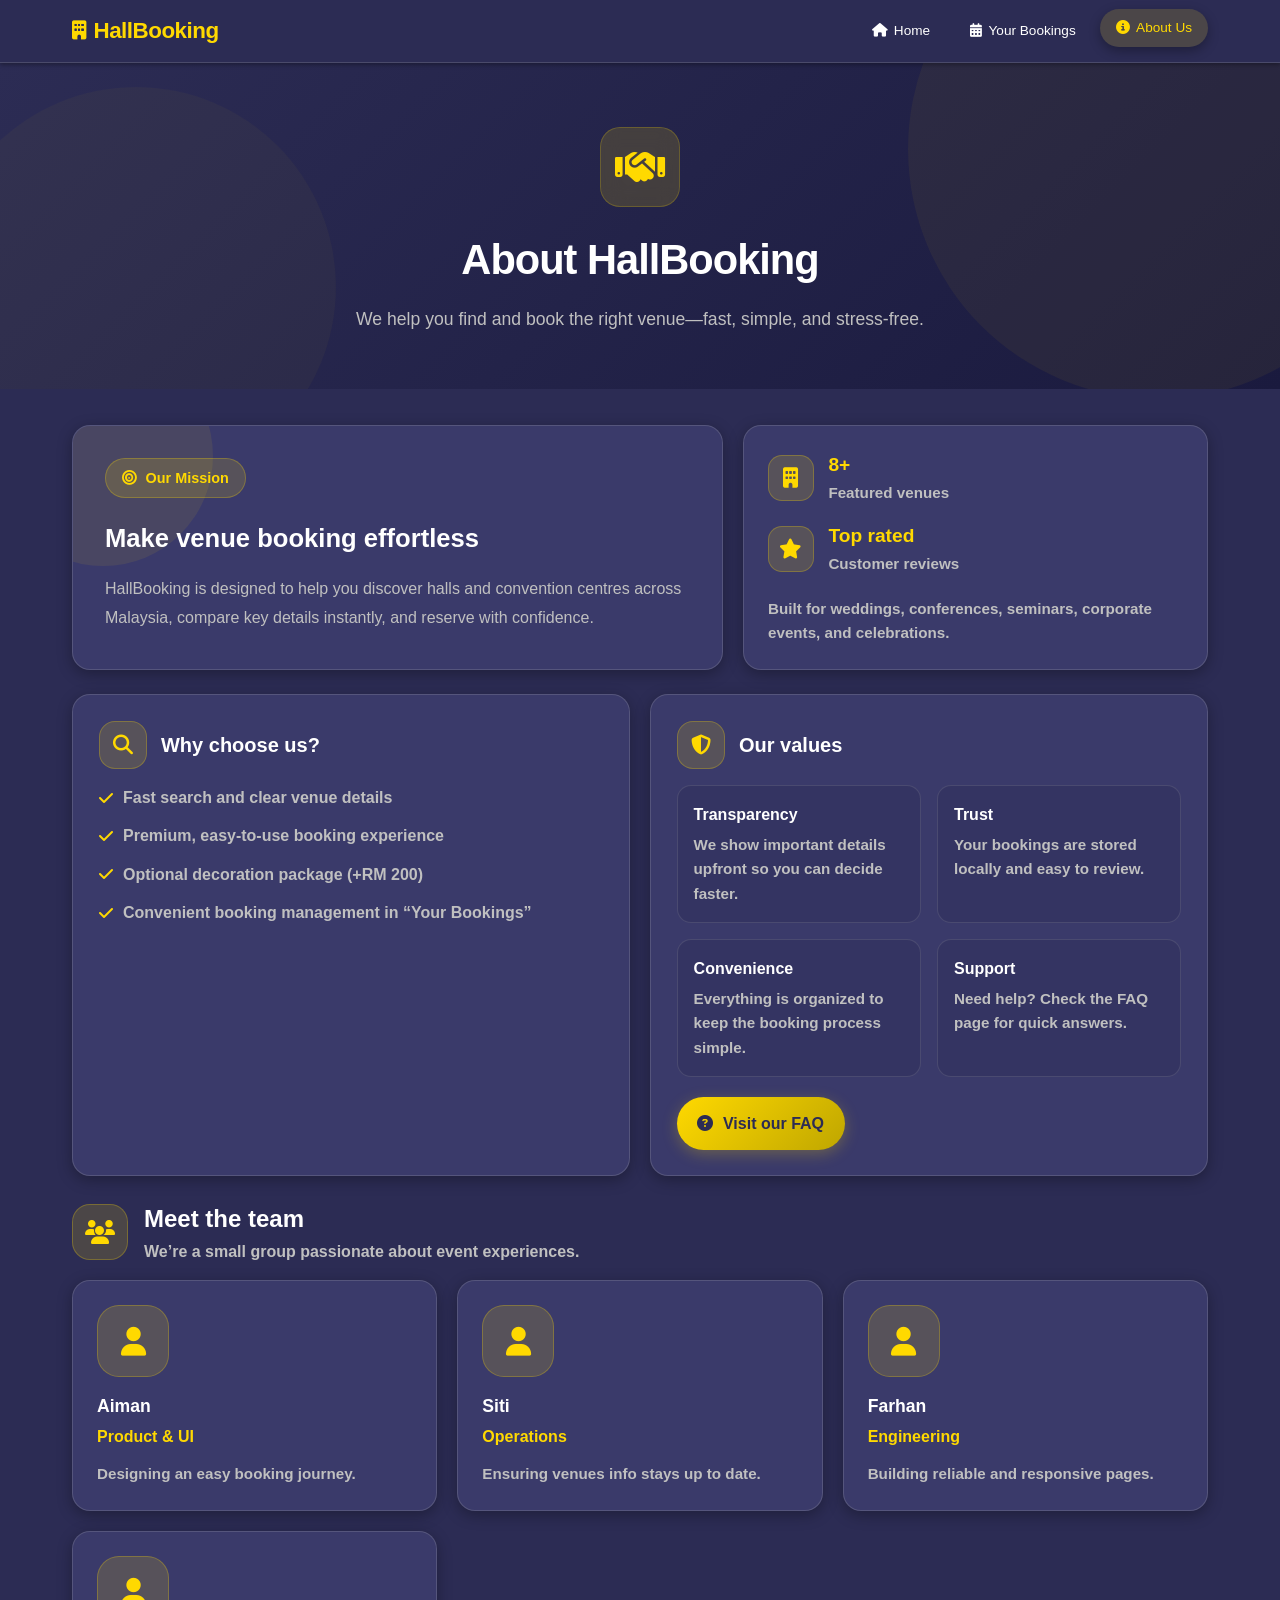
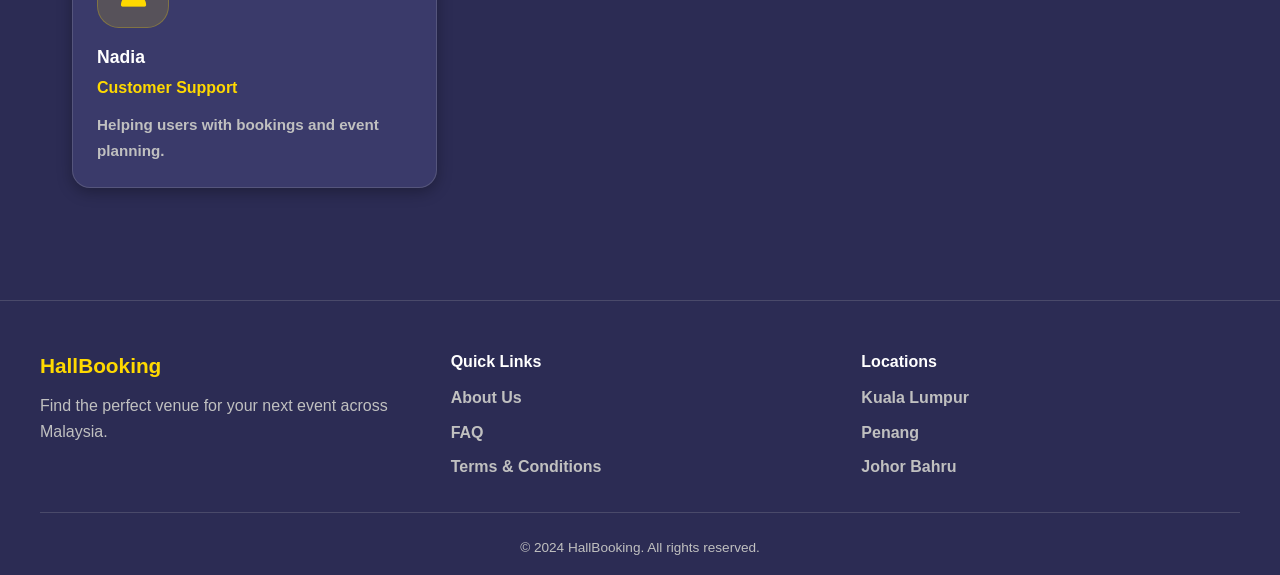
==== hall-booking-system/about.html @ 86d98cd2 "Update hall booking system" ====
<!DOCTYPE html>
<html lang="en">
<head>
    <meta charset="UTF-8">
    <meta name="viewport" content="width=device-width, initial-scale=1.0">
    <title>About Us - HallBooking</title>

    <link rel="stylesheet" href="about.css">
    <link rel="stylesheet" href="https://cdnjs.cloudflare.com/ajax/libs/font-awesome/6.4.2/css/all.min.css">
</head>
<body>

    <!-- Navbar -->
    <nav class="navbar">
        <div class="nav-container">
            <div class="logo">
                <i class="fas fa-building"></i>
                <span>HallBooking</span>
            </div>
            <ul class="nav-links">
                <li><a href="homepage.html"><i class="fas fa-home"></i> Home</a></li>
                <li><a href="history.html"><i class="fas fa-calendar-alt"></i> Your Bookings</a></li>
                <li><a href="about.html" class="active"><i class="fas fa-info-circle"></i> About Us</a></li>
            </ul>
        </div>
    </nav>

    <!-- Page Header -->
    <header class="page-header">
        <div class="header-container">
            <div class="header-icon">
                <i class="fas fa-handshake"></i>
            </div>
            <h1>About HallBooking</h1>
            <p>We help you find and book the right venue—fast, simple, and stress-free.</p>
        </div>
    </header>

    <!-- About Content -->
    <main class="about-container">

        <section class="about-hero">
            <div class="about-mission-card">
                <div class="mission-top">
                    <div class="mission-badge">
                        <i class="fas fa-bullseye"></i>
                        Our Mission
                    </div>
                </div>
                <h2>Make venue booking effortless</h2>
                <p>
                    HallBooking is designed to help you discover halls and convention centres across Malaysia,
                    compare key details instantly, and reserve with confidence.
                </p>
            </div>

            <div class="about-stats-card">
                <div class="stat-row">
                    <div class="stat-item">
                        <div class="stat-icon"><i class="fas fa-building"></i></div>
                        <div class="stat-text">
                            <div class="stat-number">8+</div>
                            <div class="stat-label">Featured venues</div>
                        </div>
                    </div>
                    <div class="stat-item">
                        <div class="stat-icon"><i class="fas fa-star"></i></div>
                        <div class="stat-text">
                            <div class="stat-number">Top rated</div>
                            <div class="stat-label">Customer reviews</div>
                        </div>
                    </div>
                </div>
                <div class="stat-note">
                    Built for weddings, conferences, seminars, corporate events, and celebrations.
                </div>
            </div>
        </section>

        <section class="about-sections">
            <div class="section-card">
                <div class="section-header-row">
                    <div class="section-icon">
                        <i class="fas fa-magnifying-glass"></i>
                    </div>
                    <h2>Why choose us?</h2>
                </div>
                <ul class="feature-list">
                    <li><i class="fas fa-check"></i> Fast search and clear venue details</li>
                    <li><i class="fas fa-check"></i> Premium, easy-to-use booking experience</li>
                    <li><i class="fas fa-check"></i> Optional decoration package (+RM 200)</li>
                    <li><i class="fas fa-check"></i> Convenient booking management in “Your Bookings”</li>
                </ul>
            </div>

            <div class="section-card">
                <div class="section-header-row">
                    <div class="section-icon">
                        <i class="fas fa-shield-alt"></i>
                    </div>
                    <h2>Our values</h2>
                </div>
                <div class="value-grid">
                    <div class="value-item">
                        <div class="value-title">Transparency</div>
                        <div class="value-desc">We show important details upfront so you can decide faster.</div>
                    </div>
                    <div class="value-item">
                        <div class="value-title">Trust</div>
                        <div class="value-desc">Your bookings are stored locally and easy to review.</div>
                    </div>
                    <div class="value-item">
                        <div class="value-title">Convenience</div>
                        <div class="value-desc">Everything is organized to keep the booking process simple.</div>
                    </div>
                    <div class="value-item">
                        <div class="value-title">Support</div>
                        <div class="value-desc">Need help? Check the FAQ page for quick answers.</div>
                    </div>
                </div>
                <a class="cta-link" href="faq.html">
                    <i class="fas fa-circle-question"></i>
                    Visit our FAQ
                </a>
            </div>
        </section>

        <section class="team-section">
            <div class="team-header">
                <div class="team-icon">
                    <i class="fas fa-users"></i>
                </div>
                <div>
                    <h2>Meet the team</h2>
                    <p>We’re a small group passionate about event experiences.</p>
                </div>
            </div>

            <div class="team-grid">
                <div class="person-card">
                    <div class="person-avatar"><i class="fas fa-user"></i></div>
                    <div class="person-name">Aiman</div>
                    <div class="person-role">Product & UI</div>
                    <div class="person-desc">Designing an easy booking journey.</div>
                </div>
                <div class="person-card">
                    <div class="person-avatar"><i class="fas fa-user"></i></div>
                    <div class="person-name">Siti</div>
                    <div class="person-role">Operations</div>
                    <div class="person-desc">Ensuring venues info stays up to date.</div>
                </div>
                <div class="person-card">
                    <div class="person-avatar"><i class="fas fa-user"></i></div>
                    <div class="person-name">Farhan</div>
                    <div class="person-role">Engineering</div>
                    <div class="person-desc">Building reliable and responsive pages.</div>
                </div>

                <div class="person-card">
                    <div class="person-avatar"><i class="fas fa-user"></i></div>
                    <div class="person-name">Nadia</div>
                    <div class="person-role">Customer Support</div>
                    <div class="person-desc">Helping users with bookings and event planning.</div>
                </div>

            </div>
        </section>

    </main>

    <!-- Footer -->
    <footer class="footer">
        <div class="footer-content">
            <div class="footer-section">
                <h3>HallBooking</h3>
                <p>Find the perfect venue for your next event across Malaysia.</p>
            </div>
            <div class="footer-section">
                <h4>Quick Links</h4>
                <ul>
                    <li><a href="about.html">About Us</a></li>
                    <li><a href="faq.html">FAQ</a></li>
                    <li><a href="#">Terms &amp; Conditions</a></li>
                </ul>
            </div>
            <div class="footer-section">
                <h4>Locations</h4>
                <ul>
                    <li><a href="#">Kuala Lumpur</a></li>
                    <li><a href="#">Penang</a></li>
                    <li><a href="#">Johor Bahru</a></li>
                </ul>
            </div>
        </div>
        <div class="footer-bottom">
            <p>&copy; 2024 HallBooking. All rights reserved.</p>
        </div>
    </footer>

</body>
</html>
---- hall-booking-system/about.css ----
/* ============================================
   ABOUT US PAGE - Premium Navy/Gold/Silver theme
   ============================================ */

* {
    margin: 0;
    padding: 0;
    box-sizing: border-box;
    font-family: 'Segoe UI', Tahoma, Geneva, Verdana, sans-serif;
}

body {
    background-color: #2C2C54;
    color: #ffffff;
    line-height: 1.6;
}

/* Navbar */
.navbar {
    background-color: #2C2C54;
    padding: 0;
    position: sticky;
    top: 0;
    z-index: 1000;
    box-shadow: 0 2px 4px rgba(0,0,0,0.3);
    border-bottom: 1px solid rgba(192,192,192,0.2);
}

.nav-container {
    max-width: 1200px;
    margin: 0 auto;
    display: flex;
    justify-content: space-between;
    align-items: center;
    padding: 0.75rem 2rem;
}

.logo {
    color: #FFD900;
    font-size: 1.4rem;
    font-weight: 800;
    letter-spacing: -0.5px;
    display: flex;
    align-items: center;
    gap: 0.5rem;
}

.logo i {
    font-size: 1.2rem;
}

.nav-links {
    display: flex;
    list-style: none;
    gap: 0.5rem;
}

.nav-links a {
    color: #ffffff;
    text-decoration: none;
    font-size: 0.85rem;
    font-weight: 500;
    padding: 0.5rem 1rem;
    border-radius: 20px;
    transition: all 0.3s ease;
    display: flex;
    align-items: center;
    gap: 0.4rem;
}

.nav-links a:hover,
.nav-links a.active {
    background-color: rgba(255,217,0,0.15);
    color: #FFD900;
    transform: translateY(-3px);
    box-shadow: 0 4px 12px rgba(0,0,0,0.3);
}

/* Header */
.page-header {
    background: linear-gradient(135deg, #2C2C54 0%, #1A1A3E 100%);
    padding: 4rem 2rem 3.5rem;
    position: relative;
    overflow: hidden;
}

.page-header::before {
    content: '';
    position: absolute;
    top: -50%;
    right: -10%;
    width: 500px;
    height: 500px;
    background: rgba(255,217,0,0.05);
    border-radius: 50%;
}

.page-header::after {
    content: '';
    position: absolute;
    bottom: -30%;
    left: -5%;
    width: 400px;
    height: 400px;
    background: rgba(255,217,0,0.03);
    border-radius: 50%;
}

.header-container {
    max-width: 1200px;
    margin: 0 auto;
    position: relative;
    z-index: 1;
    text-align: center;
}

.header-icon {
    width: 80px;
    height: 80px;
    background: rgba(255,217,0,0.15);
    border-radius: 20px;
    display: flex;
    align-items: center;
    justify-content: center;
    margin: 0 auto 1.25rem;
    border: 1px solid rgba(255,217,0,0.2);
    backdrop-filter: blur(10px);
}

.header-icon i {
    font-size: 2.5rem;
    color: #FFD900;
}

.page-header h1 {
    font-size: 2.6rem;
    font-weight: 900;
    margin-bottom: 0.75rem;
    letter-spacing: -1px;
    position: relative;
    z-index: 1;
}

.page-header p {
    color: #C0C0C0;
    font-size: 1.1rem;
    max-width: 650px;
    margin: 0 auto;
    position: relative;
    z-index: 1;
}

/* About layout */
.about-container {
    max-width: 1200px;
    margin: 0 auto;
    padding: 2.25rem 2rem 3rem;
}

.about-hero {
    display: grid;
    grid-template-columns: 1.4fr 1fr;
    gap: 1.25rem;
    margin-bottom: 1.5rem;
}

.about-mission-card {
    background: #3A3A6A;
    border: 1px solid rgba(192,192,192,0.2);
    border-radius: 18px;
    padding: 2rem;
    box-shadow: 0 4px 15px rgba(0,0,0,0.3);
    position: relative;
    overflow: hidden;
}

.about-mission-card::before {
    content: '';
    position: absolute;
    top: -80px;
    left: -80px;
    width: 220px;
    height: 220px;
    background: rgba(255,217,0,0.08);
    border-radius: 50%;
}

.mission-top {
    position: relative;
    z-index: 1;
}

.mission-badge {
    display: inline-flex;
    align-items: center;
    gap: 0.6rem;
    padding: 0.45rem 1rem;
    border-radius: 50px;
    background: rgba(255,217,0,0.15);
    color: #FFD900;
    border: 1px solid rgba(255,217,0,0.25);
    font-weight: 800;
    font-size: 0.9rem;
}

.about-mission-card h2 {
    position: relative;
    z-index: 1;
    margin-top: 1.25rem;
    font-size: 1.6rem;
    font-weight: 900;
}

.about-mission-card p {
    position: relative;
    z-index: 1;
    margin-top: 1rem;
    color: #C0C0C0;
    font-size: 1rem;
    line-height: 1.8;
}

.about-stats-card {
    background: #3A3A6A;
    border: 1px solid rgba(192,192,192,0.2);
    border-radius: 18px;
    padding: 1.5rem;
    box-shadow: 0 4px 15px rgba(0,0,0,0.3);
}

.stat-row {
    display: flex;
    flex-direction: column;
    gap: 1rem;
}

.stat-item {
    display: flex;
    align-items: center;
    gap: 0.9rem;
}

.stat-icon {
    width: 46px;
    height: 46px;
    border-radius: 14px;
    background: rgba(255,217,0,0.15);
    border: 1px solid rgba(255,217,0,0.25);
    display: flex;
    align-items: center;
    justify-content: center;
    flex-shrink: 0;
}

.stat-icon i {
    color: #FFD900;
    font-size: 1.25rem;
}

.stat-text {
    display: flex;
    flex-direction: column;
}

.stat-number {
    color: #FFD900;
    font-weight: 900;
    font-size: 1.2rem;
}

.stat-label {
    color: #C0C0C0;
    font-weight: 600;
    font-size: 0.95rem;
}

.stat-note {
    margin-top: 1.25rem;
    color: #C0C0C0;
    font-weight: 600;
    font-size: 0.95rem;
}

/* sections */
.about-sections {
    display: grid;
    grid-template-columns: 1fr 1fr;
    gap: 1.25rem;
    margin-bottom: 1.5rem;
}

.section-card {
    background: #3A3A6A;
    border: 1px solid rgba(192,192,192,0.2);
    border-radius: 18px;
    padding: 1.6rem;
    box-shadow: 0 4px 15px rgba(0,0,0,0.3);
}

.section-header-row {
    display: flex;
    align-items: center;
    gap: 0.9rem;
    margin-bottom: 1rem;
}

.section-icon {
    width: 48px;
    height: 48px;
    border-radius: 16px;
    background: rgba(255,217,0,0.15);
    border: 1px solid rgba(255,217,0,0.25);
    display: flex;
    align-items: center;
    justify-content: center;
    flex-shrink: 0;
}

.section-icon i {
    color: #FFD900;
    font-size: 1.25rem;
}

.section-card h2 {
    font-weight: 900;
    font-size: 1.25rem;
}

.feature-list {
    list-style: none;
    display: flex;
    flex-direction: column;
    gap: 0.8rem;
    margin-top: 0.75rem;
}

.feature-list li {
    display: flex;
    align-items: center;
    gap: 0.65rem;
    color: #C0C0C0;
    font-weight: 600;
}

.feature-list li i {
    color: #FFD900;
}

.value-grid {
    display: grid;
    grid-template-columns: 1fr 1fr;
    gap: 1rem;
    margin-top: 0.75rem;
}

.value-item {
    background: rgba(44,44,84,0.35);
    border: 1px solid rgba(192,192,192,0.15);
    border-radius: 14px;
    padding: 1rem;
}

.value-title {
    color: #ffffff;
    font-weight: 900;
    margin-bottom: 0.35rem;
}

.value-desc {
    color: #C0C0C0;
    font-weight: 600;
    font-size: 0.95rem;
    line-height: 1.6;
}

.cta-link {
    display: inline-flex;
    align-items: center;
    gap: 0.6rem;
    margin-top: 1.25rem;
    padding: 0.85rem 1.3rem;
    border-radius: 50px;
    background: linear-gradient(135deg, #FFD900 0%, #BFA600 100%);
    color: #2C2C54;
    text-decoration: none;
    font-weight: 900;
    box-shadow: 0 4px 15px rgba(255,217,0,0.25);
    width: fit-content;
}

.cta-link:hover {
    transform: translateY(-2px);
    box-shadow: 0 8px 25px rgba(255,217,0,0.35);
}

/* team */
.team-section {
    margin-top: 1.25rem;
}

.team-header {
    display: flex;
    align-items: center;
    gap: 1rem;
    margin-bottom: 1rem;
}

.team-icon {
    width: 56px;
    height: 56px;
    border-radius: 18px;
    background: rgba(255,217,0,0.15);
    border: 1px solid rgba(255,217,0,0.25);
    display: flex;
    align-items: center;
    justify-content: center;
    flex-shrink: 0;
}

.team-icon i {
    color: #FFD900;
    font-size: 1.5rem;
}

.team-header h2 {
    font-size: 1.5rem;
    font-weight: 900;
}

.team-header p {
    color: #C0C0C0;
    font-weight: 600;
}

.team-grid {
    display: grid;
    grid-template-columns: repeat(3, 1fr);
    gap: 1.25rem;
}

.person-card {
    background: #3A3A6A;
    border: 1px solid rgba(192,192,192,0.2);
    border-radius: 18px;
    padding: 1.5rem;
    box-shadow: 0 4px 15px rgba(0,0,0,0.3);
}

.person-avatar {
    width: 72px;
    height: 72px;
    border-radius: 22px;
    background: rgba(255,217,0,0.15);
    border: 1px solid rgba(255,217,0,0.25);
    display: flex;
    align-items: center;
    justify-content: center;
    margin-bottom: 0.9rem;
}

.person-avatar i {
    color: #FFD900;
    font-size: 1.8rem;
}

.person-name {
    font-weight: 900;
    font-size: 1.1rem;
    margin-bottom: 0.25rem;
}

.person-role {
    color: #FFD900;
    font-weight: 900;
    margin-bottom: 0.7rem;
}

.person-desc {
    color: #C0C0C0;
    font-weight: 600;
    line-height: 1.7;
    font-size: 0.95rem;
}

/* Footer */
.footer {
    background: #2C2C54;
    color: #ffffff;
    margin-top: 4rem;
    padding: 3rem 2rem 1rem;
    border-top: 1px solid rgba(192,192,192,0.2);
}

.footer-content {
    max-width: 1200px;
    margin: 0 auto;
    display: grid;
    grid-template-columns: repeat(auto-fit, minmax(200px, 1fr));
    gap: 2rem;
    margin-bottom: 2rem;
}

.footer-section {
    display: flex;
    flex-direction: column;
    gap: 0.65rem;
}

.footer-section h3 {
    color: #FFD900;
    font-size: 1.3rem;
}

.footer-section h4 {
    font-size: 1rem;
    color: #ffffff;
}

.footer-section p {
    color: #C0C0C0;
}

.footer-section ul {
    list-style: none;
    display: flex;
    flex-direction: column;
    gap: 0.55rem;
}

.footer-section ul li a {
    color: #C0C0C0;
    text-decoration: none;
    font-weight: 600;
}

.footer-section ul li a:hover {
    color: #FFD900;
}

.footer-bottom {
    max-width: 1200px;
    margin: 0 auto;
    text-align: center;
    padding-top: 1.5rem;
    border-top: 1px solid rgba(192,192,192,0.2);
    color: #C0C0C0;
    font-size: 0.85rem;
}

/* Responsive */
@media (max-width: 992px) {
    .about-hero {
        grid-template-columns: 1fr;
    }

    .about-sections {
        grid-template-columns: 1fr;
    }

    .team-grid {
        grid-template-columns: 1fr;
    }

    .value-grid {
        grid-template-columns: 1fr;
    }
}

@media (max-width: 768px) {
    .nav-container {
        padding: 0.75rem 1rem;
    }

    .nav-links a {
        padding: 0.45rem 0.7rem;
        font-size: 0.8rem;
    }

    .page-header {
        padding: 3.25rem 1.25rem 3rem;
    }

    .page-header h1 {
        font-size: 2.1rem;
    }

    .about-container {
        padding: 1.75rem 1.25rem 2.5rem;
    }
}
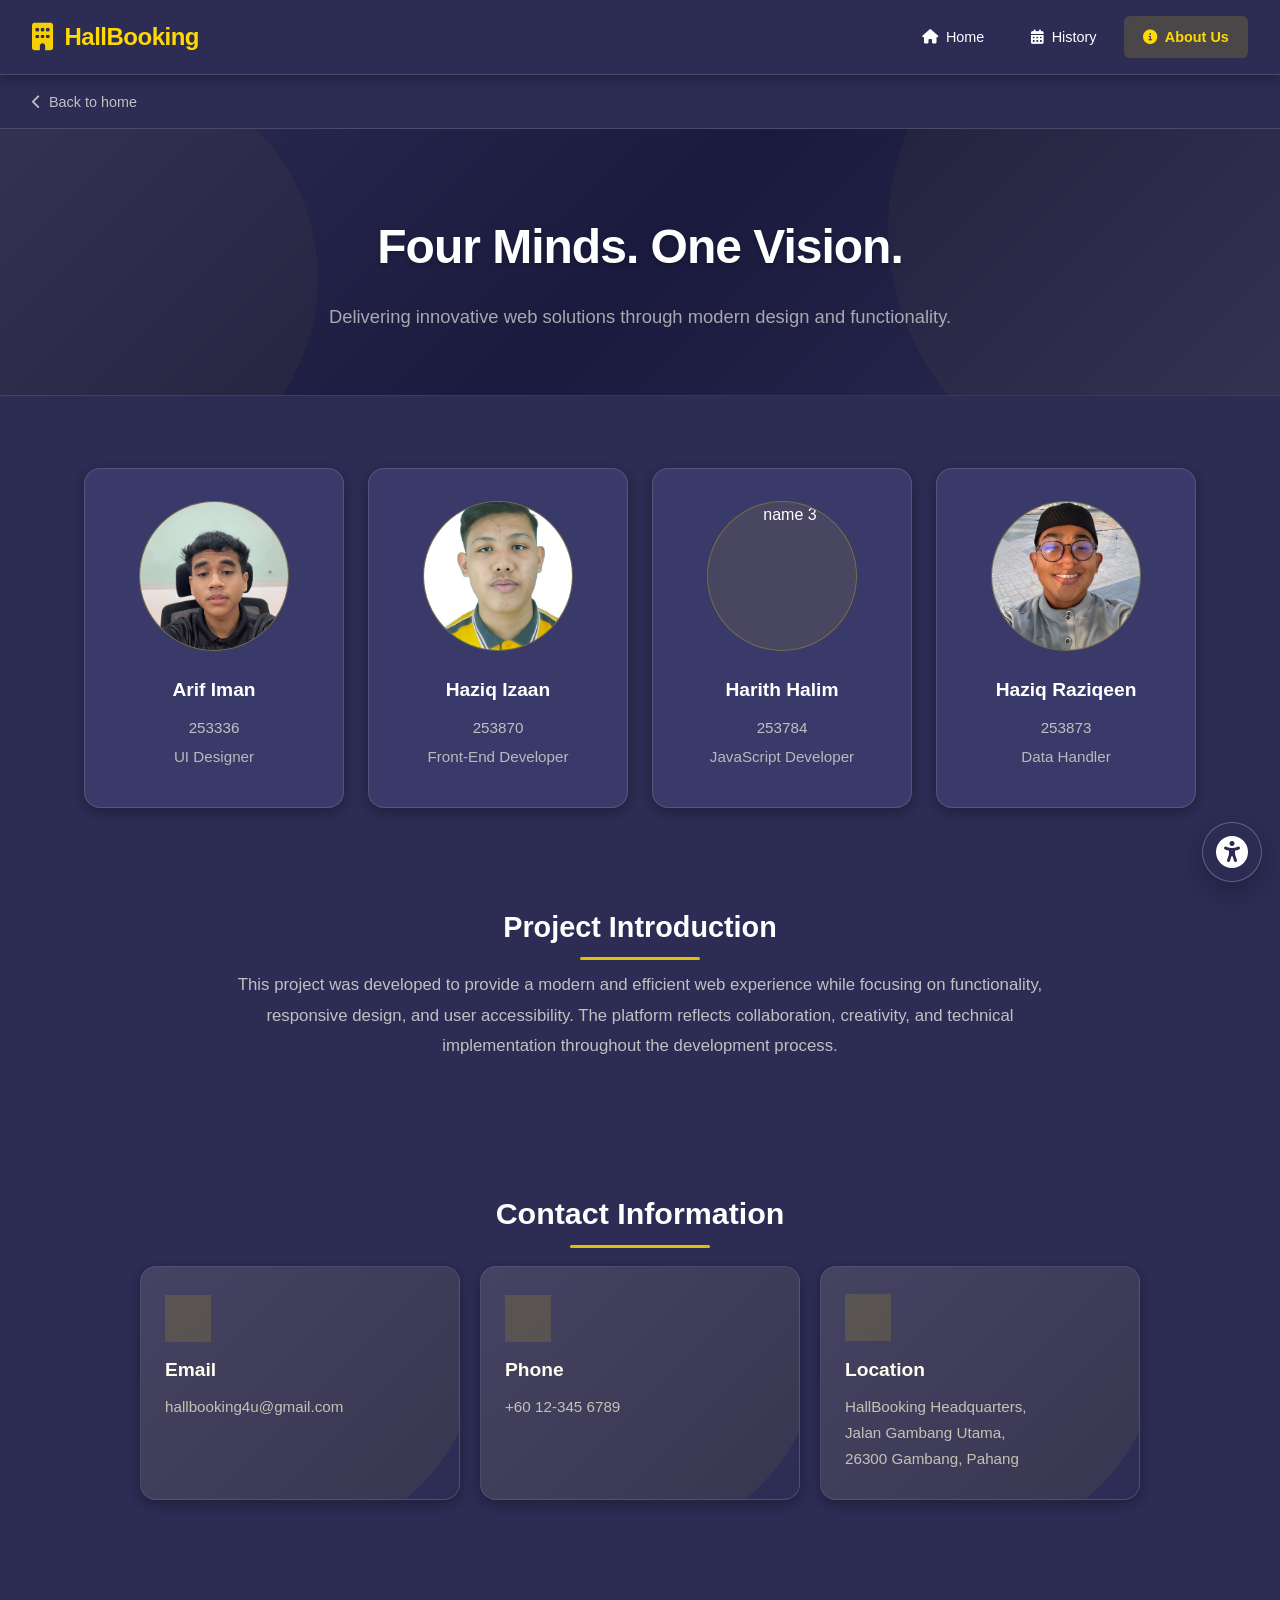
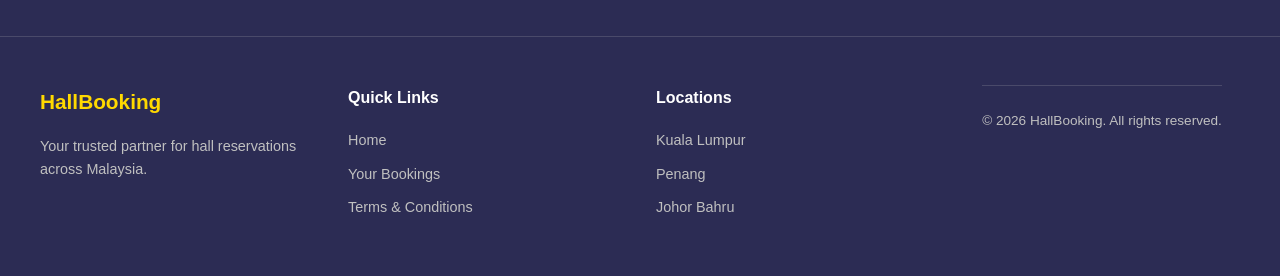
==== commit 214b4e6d: "Merge branch 'main' of https://github.com/OnionBoy291/hall-booking-system" ====
--- a/hall-booking-system/about.html
+++ b/hall-booking-system/about.html
@@ -3,200 +3,208 @@
 <head>
     <meta charset="UTF-8">
     <meta name="viewport" content="width=device-width, initial-scale=1.0">
-    <title>About Us - HallBooking</title>
-
+    <title>About Us</title>
     <link rel="stylesheet" href="about.css">
     <link rel="stylesheet" href="https://cdnjs.cloudflare.com/ajax/libs/font-awesome/6.4.2/css/all.min.css">
 </head>
 <body>
 
-    <!-- Navbar -->
+    <!-- Navigation -->
+
     <nav class="navbar">
+
         <div class="nav-container">
+
             <div class="logo">
                 <i class="fas fa-building"></i>
                 <span>HallBooking</span>
             </div>
             <ul class="nav-links">
                 <li><a href="homepage.html"><i class="fas fa-home"></i> Home</a></li>
-                <li><a href="history.html"><i class="fas fa-calendar-alt"></i> Your Bookings</a></li>
-                <li><a href="about.html" class="active"><i class="fas fa-info-circle"></i> About Us</a></li>
+                <li><a href="history.html"><i class="fas fa-calendar-alt"></i> History</a></li>
+                <li><a href="#" class="active"><i class="fas fa-info-circle"></i> About Us</a></li>
             </ul>
         </div>
     </nav>
 
-    <!-- Page Header -->
-    <header class="page-header">
-        <div class="header-container">
-            <div class="header-icon">
-                <i class="fas fa-handshake"></i>
-            </div>
-            <h1>About HallBooking</h1>
-            <p>We help you find and book the right venue—fast, simple, and stress-free.</p>
-        </div>
-    </header>
-
-    <!-- About Content -->
-    <main class="about-container">
-
-        <section class="about-hero">
-            <div class="about-mission-card">
-                <div class="mission-top">
-                    <div class="mission-badge">
-                        <i class="fas fa-bullseye"></i>
-                        Our Mission
-                    </div>
-                </div>
-                <h2>Make venue booking effortless</h2>
-                <p>
-                    HallBooking is designed to help you discover halls and convention centres across Malaysia,
-                    compare key details instantly, and reserve with confidence.
-                </p>
-            </div>
-
-            <div class="about-stats-card">
-                <div class="stat-row">
-                    <div class="stat-item">
-                        <div class="stat-icon"><i class="fas fa-building"></i></div>
-                        <div class="stat-text">
-                            <div class="stat-number">8+</div>
-                            <div class="stat-label">Featured venues</div>
-                        </div>
-                    </div>
-                    <div class="stat-item">
-                        <div class="stat-icon"><i class="fas fa-star"></i></div>
-                        <div class="stat-text">
-                            <div class="stat-number">Top rated</div>
-                            <div class="stat-label">Customer reviews</div>
-                        </div>
-                    </div>
-                </div>
-                <div class="stat-note">
-                    Built for weddings, conferences, seminars, corporate events, and celebrations.
-                </div>
-            </div>
-        </section>
-
-        <section class="about-sections">
-            <div class="section-card">
-                <div class="section-header-row">
-                    <div class="section-icon">
-                        <i class="fas fa-magnifying-glass"></i>
-                    </div>
-                    <h2>Why choose us?</h2>
-                </div>
-                <ul class="feature-list">
-                    <li><i class="fas fa-check"></i> Fast search and clear venue details</li>
-                    <li><i class="fas fa-check"></i> Premium, easy-to-use booking experience</li>
-                    <li><i class="fas fa-check"></i> Optional decoration package (+RM 200)</li>
-                    <li><i class="fas fa-check"></i> Convenient booking management in “Your Bookings”</li>
-                </ul>
-            </div>
-
-            <div class="section-card">
-                <div class="section-header-row">
-                    <div class="section-icon">
-                        <i class="fas fa-shield-alt"></i>
-                    </div>
-                    <h2>Our values</h2>
-                </div>
-                <div class="value-grid">
-                    <div class="value-item">
-                        <div class="value-title">Transparency</div>
-                        <div class="value-desc">We show important details upfront so you can decide faster.</div>
-                    </div>
-                    <div class="value-item">
-                        <div class="value-title">Trust</div>
-                        <div class="value-desc">Your bookings are stored locally and easy to review.</div>
-                    </div>
-                    <div class="value-item">
-                        <div class="value-title">Convenience</div>
-                        <div class="value-desc">Everything is organized to keep the booking process simple.</div>
-                    </div>
-                    <div class="value-item">
-                        <div class="value-title">Support</div>
-                        <div class="value-desc">Need help? Check the FAQ page for quick answers.</div>
-                    </div>
-                </div>
-                <a class="cta-link" href="faq.html">
-                    <i class="fas fa-circle-question"></i>
-                    Visit our FAQ
-                </a>
-            </div>
-        </section>
-
-        <section class="team-section">
-            <div class="team-header">
-                <div class="team-icon">
-                    <i class="fas fa-users"></i>
-                </div>
-                <div>
-                    <h2>Meet the team</h2>
-                    <p>We’re a small group passionate about event experiences.</p>
-                </div>
-            </div>
-
-            <div class="team-grid">
-                <div class="person-card">
-                    <div class="person-avatar"><i class="fas fa-user"></i></div>
-                    <div class="person-name">Aiman</div>
-                    <div class="person-role">Product & UI</div>
-                    <div class="person-desc">Designing an easy booking journey.</div>
-                </div>
-                <div class="person-card">
-                    <div class="person-avatar"><i class="fas fa-user"></i></div>
-                    <div class="person-name">Siti</div>
-                    <div class="person-role">Operations</div>
-                    <div class="person-desc">Ensuring venues info stays up to date.</div>
-                </div>
-                <div class="person-card">
-                    <div class="person-avatar"><i class="fas fa-user"></i></div>
-                    <div class="person-name">Farhan</div>
-                    <div class="person-role">Engineering</div>
-                    <div class="person-desc">Building reliable and responsive pages.</div>
-                </div>
-
-                <div class="person-card">
-                    <div class="person-avatar"><i class="fas fa-user"></i></div>
-                    <div class="person-name">Nadia</div>
-                    <div class="person-role">Customer Support</div>
-                    <div class="person-desc">Helping users with bookings and event planning.</div>
-                </div>
-
-            </div>
-        </section>
-
-    </main>
+
+    <!-- Back to home (breadcrumb-style button) -->
+    <div class="back-to-home-bar">
+        <div class="back-to-home-container">
+            <a class="back-to-home-link" href="homepage.html">
+                <i class="fas fa-chevron-left"></i> Back to home
+            </a>
+        </div>
+    </div>
+
+    <!-- Hero Section -->
+
+    <section class="hero">
+
+
+        <h1>Four Minds. One Vision.</h1>
+
+        <p>
+            Delivering innovative web solutions through modern design and functionality.
+        </p>
+
+    </section>
+
+
+    <!-- Team Members -->
+
+    <section class="team-section">
+
+        <div class="team-container">
+
+            <!-- Member 1 -->
+
+            <div class="member-card">
+
+                <div class="image-placeholder">
+                    <img src="picture/Repman.jpeg" alt="name 1">
+                </div>
+
+                <h3>Arif Iman</h3>
+
+                <p>253336</p>
+
+                <p>UI Designer</p>
+
+            </div>
+
+
+            <!-- Member 2 -->
+
+            <div class="member-card">
+
+                <div class="image-placeholder">
+                    <img src="picture/HaziqIza.jpeg" alt="name 2">
+                </div>
+
+                <h3>Haziq Izaan</h3>
+
+                <p>253870</p>
+
+                <p>Front-End Developer</p>
+
+            </div>
+
+
+            <!-- Member 3 -->
+
+            <div class="member-card">
+
+                <div class="image-placeholder">
+                    <img src="picture/Harith.jpg" alt="name 3">
+                </div>
+
+                <h3>Harith Halim</h3>
+
+                <p>253784</p>
+
+                <p>JavaScript Developer</p>
+
+            </div>
+
+
+            <!-- Member 4 -->
+
+            <div class="member-card">
+
+                <div class="image-placeholder">
+                    <img src="picture/HaziqRaz.jpg" alt="name 4">
+                </div>
+
+                <h3>Haziq Raziqeen</h3>
+
+                <p>253873</p>
+
+                <p>Data Handler</p>
+
+            </div>
+
+        </div>
+
+    </section>
+
+
+    <!-- Project Introduction -->
+
+    <section class="project-intro">
+
+        <h2>Project Introduction</h2>
+
+        <p>
+            This project was developed to provide a modern and efficient web experience
+            while focusing on functionality, responsive design, and user accessibility.
+            The platform reflects collaboration, creativity, and technical implementation
+            throughout the development process.
+        </p>
+
+</section>
+
+<section id="contact-section" class="contact-section">
+
+
+    <h2>Contact Information</h2>
+
+    <div class="contact-container">
+
+        <div class="contact-card">
+            <i class="fas fa-envelope"></i>
+            <h3>Email</h3>
+            <p>hallbooking4u@gmail.com</p>
+        </div>
+
+        <div class="contact-card">
+            <i class="fas fa-phone"></i>
+            <h3>Phone</h3>
+            <p>+60 12-345 6789</p>
+        </div>
+
+        <div class="contact-card">
+            <i class="fas fa-location-dot"></i>
+            <h3>Location</h3>
+            <p>
+                HallBooking Headquarters,<br>
+                Jalan Gambang Utama,<br>
+                26300 Gambang, Pahang
+            </p>
+        </div>
+
+    </div>
+
+</section>
 
     <!-- Footer -->
     <footer class="footer">
         <div class="footer-content">
             <div class="footer-section">
                 <h3>HallBooking</h3>
-                <p>Find the perfect venue for your next event across Malaysia.</p>
+                <p>Your trusted partner for hall reservations across Malaysia.</p>
             </div>
             <div class="footer-section">
                 <h4>Quick Links</h4>
                 <ul>
-                    <li><a href="about.html">About Us</a></li>
-                    <li><a href="faq.html">FAQ</a></li>
+                    <li><a href="homepage.html">Home</a></li>
+                    <li><a href="history.html">Your Bookings</a></li>
                     <li><a href="#">Terms &amp; Conditions</a></li>
                 </ul>
             </div>
             <div class="footer-section">
                 <h4>Locations</h4>
                 <ul>
-                    <li><a href="#">Kuala Lumpur</a></li>
-                    <li><a href="#">Penang</a></li>
-                    <li><a href="#">Johor Bahru</a></li>
+                    <li><a href="homepage.html?location=kl" onclick="event.preventDefault(); window.location.href='homepage.html?location=kl'">Kuala Lumpur</a></li>
+                    <li><a href="homepage.html?location=penang" onclick="event.preventDefault(); window.location.href='homepage.html?location=penang'">Penang</a></li>
+                    <li><a href="homepage.html?location=johor" onclick="event.preventDefault(); window.location.href='homepage.html?location=johor'">Johor Bahru</a></li>
                 </ul>
             </div>
-        </div>
-        <div class="footer-bottom">
-            <p>&copy; 2024 HallBooking. All rights reserved.</p>
-        </div>
-    </footer>
-
+            <div class="footer-bottom">
+                <p>&copy; 2026 HallBooking. All rights reserved.</p>
+            </div>
+        </div>
+
+    <script src="accessibility.js"></script>
 </body>
 </html>
-
--- a/hall-booking-system/about.css
+++ b/hall-booking-system/about.css
@@ -1,488 +1,451 @@
 /* ============================================
-   ABOUT US PAGE - Premium Navy/Gold/Silver theme
-   ============================================ */
-
+   ABOUT PAGE - Match homepage/history styling
+   (structure in about.html kept: nav, hero, team members, introduction)
+   ============================================ */
+
+/* CSS Variables (same palette as other pages) */
+:root {
+    --primary: #FFD900;
+    --primary-light: #BFA600;
+    --primary-dark: #E6C200;
+
+    --accent: #2C2C54;
+    --accent-hover: #3A3A6A;
+
+    --text-muted: #C0C0C0;
+    --text: #ffffff;
+
+    --card: #3A3A6A;
+    --border: rgba(192, 192, 192, 0.2);
+
+    --radius-sm: 6px;
+    --radius-md: 10px;
+    --radius-lg: 16px;
+
+    --shadow-md: 0 4px 12px rgba(0,0,0,0.3);
+    --shadow-lg: 0 8px 24px rgba(0,0,0,0.4);
+
+    --transition: all 0.3s cubic-bezier(0.4, 0, 0.2, 1);
+}
+
+/* Base */
 * {
     margin: 0;
     padding: 0;
     box-sizing: border-box;
-    font-family: 'Segoe UI', Tahoma, Geneva, Verdana, sans-serif;
+    font-family: 'Inter', -apple-system, BlinkMacSystemFont, 'Segoe UI', Roboto, sans-serif;
 }
 
 body {
-    background-color: #2C2C54;
-    color: #ffffff;
+    background: var(--accent);
+    color: var(--text);
+    min-height: 100vh;
     line-height: 1.6;
-}
-
-/* Navbar */
-.navbar {
-    background-color: #2C2C54;
+    -webkit-font-smoothing: antialiased;
+}
+
+/* ============================================
+   NAVBAR (about.html uses <nav>, <a>, .active)
+   ============================================ */
+nav.navbar {
+    background: #2C2C54;
     padding: 0;
     position: sticky;
     top: 0;
     z-index: 1000;
-    box-shadow: 0 2px 4px rgba(0,0,0,0.3);
-    border-bottom: 1px solid rgba(192,192,192,0.2);
+    box-shadow: 0 4px 12px rgba(0,0,0,0.3);
+    border-bottom: 1px solid var(--border);
 }
 
 .nav-container {
-    max-width: 1200px;
+    max-width: 1280px;
     margin: 0 auto;
     display: flex;
     justify-content: space-between;
     align-items: center;
-    padding: 0.75rem 2rem;
+    padding: 1rem 2rem;
 }
 
 .logo {
-    color: #FFD900;
-    font-size: 1.4rem;
+    display: flex;
+    align-items: center;
+    gap: 0.75rem;
+    color: var(--primary);
+    font-size: 1.5rem;
     font-weight: 800;
     letter-spacing: -0.5px;
+}
+
+.logo i {
+    font-size: 1.75rem;
+    opacity: 0.95;
+}
+
+nav .nav-links {
+    list-style: none;
+    display: flex;
+    gap: 0.5rem;
+}
+
+nav .nav-links a {
+    color: var(--text);
+    text-decoration: none;
+    font-size: 0.9rem;
+    font-weight: 500;
+    padding: 0.6rem 1.2rem;
+    border-radius: var(--radius-sm);
+    transition: var(--transition);
     display: flex;
     align-items: center;
     gap: 0.5rem;
 }
 
-.logo i {
-    font-size: 1.2rem;
-}
-
-.nav-links {
-    display: flex;
-    list-style: none;
-    gap: 0.5rem;
-}
-
-.nav-links a {
-    color: #ffffff;
-    text-decoration: none;
-    font-size: 0.85rem;
-    font-weight: 500;
-    padding: 0.5rem 1rem;
-    border-radius: 20px;
-    transition: all 0.3s ease;
-    display: flex;
-    align-items: center;
-    gap: 0.4rem;
-}
-
-.nav-links a:hover,
-.nav-links a.active {
-    background-color: rgba(255,217,0,0.15);
-    color: #FFD900;
+nav .nav-links a:hover {
+    color: var(--primary);
+    background: rgba(255, 217, 0, 0.15);
     transform: translateY(-3px);
     box-shadow: 0 4px 12px rgba(0,0,0,0.3);
 }
 
-/* Header */
-.page-header {
-    background: linear-gradient(135deg, #2C2C54 0%, #1A1A3E 100%);
-    padding: 4rem 2rem 3.5rem;
-    position: relative;
+nav .nav-links a.active {
+    color: var(--primary);
+    background: rgba(255, 217, 0, 0.15);
+    font-weight: 600;
+}
+
+/* ============================================
+   HERO SECTION
+   (about.html uses: section.hero -> h1 + p)
+   ============================================ */
+.hero {
+    position: relative;
+    padding: 5rem 2rem 4rem;
+    text-align: center;
+    background: linear-gradient(135deg, #2C2C54 0%, #1A1A3E 50%, #2C2C54 100%);
     overflow: hidden;
-}
-
-.page-header::before {
+    border-bottom: 1px solid rgba(192,192,192,0.15);
+}
+
+.hero::before {
     content: '';
     position: absolute;
-    top: -50%;
+    top: -60%;
     right: -10%;
-    width: 500px;
-    height: 500px;
-    background: rgba(255,217,0,0.05);
+    width: 520px;
+    height: 520px;
+    background: rgba(255,217,0,0.03);
     border-radius: 50%;
 }
 
-.page-header::after {
+.hero::after {
     content: '';
     position: absolute;
-    bottom: -30%;
-    left: -5%;
-    width: 400px;
-    height: 400px;
+    bottom: -35%;
+    left: -8%;
+    width: 420px;
+    height: 420px;
     background: rgba(255,217,0,0.03);
     border-radius: 50%;
 }
 
-.header-container {
+.hero h1 {
+    font-size: 3rem;
+    font-weight: 800;
+    letter-spacing: -1px;
+    color: var(--text);
+    margin-bottom: 1rem;
+    position: relative;
+    z-index: 1;
+    text-shadow: 0 2px 4px rgba(0,0,0,0.3);
+}
+
+.hero p {
+    max-width: 650px;
+    margin: 0 auto;
+    font-size: 1.15rem;
+    opacity: 0.85;
+    color: var(--text-muted);
+    position: relative;
+    z-index: 1;
+    font-weight: 300;
+}
+
+/* ============================================
+   TEAM MEMBERS
+   (about.html uses: section.team-section -> .team-container -> .member-card)
+   ============================================ */
+.team-section {
+    padding: 4.5rem 2rem 2.5rem;
+}
+
+.team-container {
     max-width: 1200px;
     margin: 0 auto;
-    position: relative;
-    z-index: 1;
+    display: flex;
+    justify-content: center;
+    gap: 1.5rem;
+    flex-wrap: wrap;
+}
+
+.member-card {
+    width: 260px;
+    background: var(--card);
+    border-radius: var(--radius-lg);
+    padding: 2rem 1.75rem;
     text-align: center;
-}
-
-.header-icon {
-    width: 80px;
-    height: 80px;
-    background: rgba(255,217,0,0.15);
-    border-radius: 20px;
+    box-shadow: var(--shadow-md);
+    border: 1px solid rgba(192,192,192,0.2);
+    transition: var(--transition);
+    position: relative;
+    overflow: hidden;
+}
+
+.member-card::before {
+    content: '';
+    position: absolute;
+    top: 0;
+    left: 0;
+    width: 4px;
+    height: 100%;
+    background: rgba(255, 217, 0, 0.0);
+    transition: var(--transition);
+}
+
+.member-card:hover {
+    transform: translateY(-6px);
+    box-shadow: var(--shadow-lg);
+}
+
+.member-card:hover::before {
+    background: var(--primary);
+}
+
+.image-placeholder {
+    width: 150px;
+    height: 150px;
+    margin: 0 auto 1.5rem;
+    border-radius: 50%;
+    background: rgba(255, 217, 0, 0.08);
+    border: 1px solid rgba(255, 217, 0, 0.25);
+    backdrop-filter: blur(10px);
     display: flex;
     align-items: center;
     justify-content: center;
-    margin: 0 auto 1.25rem;
-    border: 1px solid rgba(255,217,0,0.2);
-    backdrop-filter: blur(10px);
-}
-
-.header-icon i {
-    font-size: 2.5rem;
-    color: #FFD900;
-}
-
-.page-header h1 {
-    font-size: 2.6rem;
-    font-weight: 900;
-    margin-bottom: 0.75rem;
-    letter-spacing: -1px;
-    position: relative;
-    z-index: 1;
-}
-
-.page-header p {
-    color: #C0C0C0;
-    font-size: 1.1rem;
-    max-width: 650px;
-    margin: 0 auto;
-    position: relative;
-    z-index: 1;
-}
-
-/* About layout */
-.about-container {
-    max-width: 1200px;
-    margin: 0 auto;
-    padding: 2.25rem 2rem 3rem;
-}
-
-.about-hero {
-    display: grid;
-    grid-template-columns: 1.4fr 1fr;
-    gap: 1.25rem;
-    margin-bottom: 1.5rem;
-}
-
-.about-mission-card {
-    background: #3A3A6A;
-    border: 1px solid rgba(192,192,192,0.2);
-    border-radius: 18px;
-    padding: 2rem;
-    box-shadow: 0 4px 15px rgba(0,0,0,0.3);
-    position: relative;
-    overflow: hidden;
-}
-
-.about-mission-card::before {
+    overflow: hidden; /* prevents the image from covering the whole card */
+}
+
+.image-placeholder img {
+    width: 100%;
+    height: 100%;
+    object-fit: cover; /* fit image into circular space */
+    display: block;
+}
+
+/* Hide the dashed placeholder ring when an image is present */
+.image-placeholder:has(img)::after {
+    display: none;
+}
+
+/* Keep placeholders neutral if no image is provided */
+.image-placeholder::after {
+    content: ' ';
+    width: 70px;
+    height: 70px;
+    border-radius: 50%;
+    border: 2px dashed rgba(255, 217, 0, 0.35);
+}
+
+.member-card h3 {
+    font-size: 1.2rem;
+    font-weight: 800;
+    color: var(--text);
+    margin-bottom: 0.6rem;
+}
+
+.member-card p {
+    color: var(--text-muted);
+    font-size: 0.95rem;
+    font-weight: 500;
+    margin-bottom: 0.35rem;
+}
+
+/* Add subtle distinction between the two lines */
+.member-card p:nth-of-type(2) {
+    color: rgba(192,192,192,0.95);
+}
+
+/* ============================================
+   PROJECT INTRODUCTION
+   (about.html uses: section.project-intro -> h2 + p)
+   ============================================ */
+.project-intro {
+    padding: 3.5rem 2rem 4.5rem;
+    text-align: center;
+}
+
+.project-intro h2 {
+    font-size: 1.8rem;
+    font-weight: 800;
+    margin-bottom: 1.25rem;
+    color: var(--text);
+    position: relative;
+}
+
+.project-intro h2::after {
     content: '';
     position: absolute;
-    top: -80px;
-    left: -80px;
-    width: 220px;
-    height: 220px;
-    background: rgba(255,217,0,0.08);
-    border-radius: 50%;
-}
-
-.mission-top {
-    position: relative;
-    z-index: 1;
-}
-
-.mission-badge {
+    left: 50%;
+    transform: translateX(-50%);
+    bottom: -10px;
+    width: 120px;
+    height: 3px;
+    background: rgba(255, 217, 0, 0.85);
+    border-radius: 50px;
+}
+
+.project-intro p {
+    max-width: 850px;
+    margin: 0 auto;
+    color: var(--text-muted);
+    font-size: 1.05rem;
+    line-height: 1.8;
+    font-weight: 400;
+}
+
+/* ============================================
+   BACK TO HOME (Breadcrumb-style button)
+   ============================================ */
+.back-to-home-bar {
+    background: #2C2C54;
+    border-bottom: 1px solid rgba(192,192,192,0.2);
+    padding: 0.85rem 2rem;
+}
+
+.back-to-home-container {
+    max-width: 1280px;
+    margin: 0 auto;
+}
+
+.back-to-home-link {
+    color: #C0C0C0;
+    text-decoration: none;
+    font-size: 0.9rem;
+    font-weight: 500;
     display: inline-flex;
     align-items: center;
-    gap: 0.6rem;
-    padding: 0.45rem 1rem;
+    gap: 0.5rem;
+    transition: var(--transition);
+}
+
+.back-to-home-link:hover {
+    color: #FFD900;
+    transform: translateX(-3px);
+}
+
+/* ============================================
+   CONTACT INFORMATION SECTION
+   (about.html uses: .contact-section, .contact-container, .contact-card)
+   ============================================ */
+.contact-section {
+    padding: 3.5rem 2rem 4.5rem;
+}
+
+.contact-section h2 {
+    text-align: center;
+    font-size: 1.9rem;
+    font-weight: 800;
+    margin-bottom: 1.75rem;
+    color: var(--text);
+    position: relative;
+}
+
+.contact-section h2::after {
+    content: '';
+    position: absolute;
+    left: 50%;
+    transform: translateX(-50%);
+    bottom: -10px;
+    width: 140px;
+    height: 3px;
+    background: rgba(255, 217, 0, 0.85);
     border-radius: 50px;
-    background: rgba(255,217,0,0.15);
-    color: #FFD900;
-    border: 1px solid rgba(255,217,0,0.25);
-    font-weight: 800;
-    font-size: 0.9rem;
-}
-
-.about-mission-card h2 {
-    position: relative;
-    z-index: 1;
-    margin-top: 1.25rem;
-    font-size: 1.6rem;
-    font-weight: 900;
-}
-
-.about-mission-card p {
-    position: relative;
-    z-index: 1;
-    margin-top: 1rem;
-    color: #C0C0C0;
-    font-size: 1rem;
-    line-height: 1.8;
-}
-
-.about-stats-card {
-    background: #3A3A6A;
-    border: 1px solid rgba(192,192,192,0.2);
-    border-radius: 18px;
-    padding: 1.5rem;
-    box-shadow: 0 4px 15px rgba(0,0,0,0.3);
-}
-
-.stat-row {
-    display: flex;
-    flex-direction: column;
-    gap: 1rem;
-}
-
-.stat-item {
-    display: flex;
+}
+
+.contact-container {
+    max-width: 1100px;
+    margin: 0 auto;
+    display: flex;
+    gap: 1.25rem;
+    justify-content: center;
+    flex-wrap: wrap;
+}
+
+.contact-card {
+    width: 320px;
+    background: linear-gradient(135deg, rgba(58, 58, 106, 0.95) 0%, rgba(44, 44, 84, 0.95) 100%);
+    border: 1px solid rgba(192, 192, 192, 0.2);
+    border-radius: var(--radius-lg);
+    padding: 1.75rem 1.5rem;
+    box-shadow: var(--shadow-md);
+    transition: var(--transition);
+    position: relative;
+    overflow: hidden;
+}
+
+.contact-card::before {
+    content: '';
+    position: absolute;
+    top: -60%;
+    left: -25%;
+    width: 420px;
+    height: 420px;
+    background: rgba(255, 217, 0, 0.06);
+    border-radius: 50%;
+    transition: var(--transition);
+}
+
+.contact-card:hover {
+    transform: translateY(-6px);
+    box-shadow: var(--shadow-lg);
+    border-color: rgba(255, 217, 0, 0.25);
+}
+
+.contact-card:hover::before {
+    background: rgba(255, 217, 0, 0.12);
+}
+
+.contact-card i {
+    font-size: 1.55rem;
+    color: var(--primary);
+    margin-bottom: 0.9rem;
+    display: inline-flex;
     align-items: center;
-    gap: 0.9rem;
-}
-
-.stat-icon {
+    justify-content: center;
     width: 46px;
     height: 46px;
     border-radius: 14px;
-    background: rgba(255,217,0,0.15);
-    border: 1px solid rgba(255,217,0,0.25);
-    display: flex;
-    align-items: center;
-    justify-content: center;
-    flex-shrink: 0;
-}
-
-.stat-icon i {
-    color: #FFD900;
-    font-size: 1.25rem;
-}
-
-.stat-text {
-    display: flex;
-    flex-direction: column;
-}
-
-.stat-number {
-    color: #FFD900;
-    font-weight: 900;
+    background: rgba(255, 217, 0, 0.12);
+    border: 1px solid rgba(255, 217, 0, 0.25);
+    backdrop-filter: blur(10px);
+}
+
+.contact-card h3 {
     font-size: 1.2rem;
-}
-
-.stat-label {
-    color: #C0C0C0;
-    font-weight: 600;
+    font-weight: 800;
+    margin-bottom: 0.5rem;
+    color: var(--text);
+}
+
+.contact-card p {
+    color: var(--text-muted);
     font-size: 0.95rem;
-}
-
-.stat-note {
-    margin-top: 1.25rem;
-    color: #C0C0C0;
-    font-weight: 600;
-    font-size: 0.95rem;
-}
-
-/* sections */
-.about-sections {
-    display: grid;
-    grid-template-columns: 1fr 1fr;
-    gap: 1.25rem;
-    margin-bottom: 1.5rem;
-}
-
-.section-card {
-    background: #3A3A6A;
-    border: 1px solid rgba(192,192,192,0.2);
-    border-radius: 18px;
-    padding: 1.6rem;
-    box-shadow: 0 4px 15px rgba(0,0,0,0.3);
-}
-
-.section-header-row {
-    display: flex;
-    align-items: center;
-    gap: 0.9rem;
-    margin-bottom: 1rem;
-}
-
-.section-icon {
-    width: 48px;
-    height: 48px;
-    border-radius: 16px;
-    background: rgba(255,217,0,0.15);
-    border: 1px solid rgba(255,217,0,0.25);
-    display: flex;
-    align-items: center;
-    justify-content: center;
-    flex-shrink: 0;
-}
-
-.section-icon i {
-    color: #FFD900;
-    font-size: 1.25rem;
-}
-
-.section-card h2 {
-    font-weight: 900;
-    font-size: 1.25rem;
-}
-
-.feature-list {
-    list-style: none;
-    display: flex;
-    flex-direction: column;
-    gap: 0.8rem;
-    margin-top: 0.75rem;
-}
-
-.feature-list li {
-    display: flex;
-    align-items: center;
-    gap: 0.65rem;
-    color: #C0C0C0;
-    font-weight: 600;
-}
-
-.feature-list li i {
-    color: #FFD900;
-}
-
-.value-grid {
-    display: grid;
-    grid-template-columns: 1fr 1fr;
-    gap: 1rem;
-    margin-top: 0.75rem;
-}
-
-.value-item {
-    background: rgba(44,44,84,0.35);
-    border: 1px solid rgba(192,192,192,0.15);
-    border-radius: 14px;
-    padding: 1rem;
-}
-
-.value-title {
-    color: #ffffff;
-    font-weight: 900;
-    margin-bottom: 0.35rem;
-}
-
-.value-desc {
-    color: #C0C0C0;
-    font-weight: 600;
-    font-size: 0.95rem;
-    line-height: 1.6;
-}
-
-.cta-link {
-    display: inline-flex;
-    align-items: center;
-    gap: 0.6rem;
-    margin-top: 1.25rem;
-    padding: 0.85rem 1.3rem;
-    border-radius: 50px;
-    background: linear-gradient(135deg, #FFD900 0%, #BFA600 100%);
-    color: #2C2C54;
-    text-decoration: none;
-    font-weight: 900;
-    box-shadow: 0 4px 15px rgba(255,217,0,0.25);
-    width: fit-content;
-}
-
-.cta-link:hover {
-    transform: translateY(-2px);
-    box-shadow: 0 8px 25px rgba(255,217,0,0.35);
-}
-
-/* team */
-.team-section {
-    margin-top: 1.25rem;
-}
-
-.team-header {
-    display: flex;
-    align-items: center;
-    gap: 1rem;
-    margin-bottom: 1rem;
-}
-
-.team-icon {
-    width: 56px;
-    height: 56px;
-    border-radius: 18px;
-    background: rgba(255,217,0,0.15);
-    border: 1px solid rgba(255,217,0,0.25);
-    display: flex;
-    align-items: center;
-    justify-content: center;
-    flex-shrink: 0;
-}
-
-.team-icon i {
-    color: #FFD900;
-    font-size: 1.5rem;
-}
-
-.team-header h2 {
-    font-size: 1.5rem;
-    font-weight: 900;
-}
-
-.team-header p {
-    color: #C0C0C0;
-    font-weight: 600;
-}
-
-.team-grid {
-    display: grid;
-    grid-template-columns: repeat(3, 1fr);
-    gap: 1.25rem;
-}
-
-.person-card {
-    background: #3A3A6A;
-    border: 1px solid rgba(192,192,192,0.2);
-    border-radius: 18px;
-    padding: 1.5rem;
-    box-shadow: 0 4px 15px rgba(0,0,0,0.3);
-}
-
-.person-avatar {
-    width: 72px;
-    height: 72px;
-    border-radius: 22px;
-    background: rgba(255,217,0,0.15);
-    border: 1px solid rgba(255,217,0,0.25);
-    display: flex;
-    align-items: center;
-    justify-content: center;
-    margin-bottom: 0.9rem;
-}
-
-.person-avatar i {
-    color: #FFD900;
-    font-size: 1.8rem;
-}
-
-.person-name {
-    font-weight: 900;
-    font-size: 1.1rem;
-    margin-bottom: 0.25rem;
-}
-
-.person-role {
-    color: #FFD900;
-    font-weight: 900;
-    margin-bottom: 0.7rem;
-}
-
-.person-desc {
-    color: #C0C0C0;
-    font-weight: 600;
+    font-weight: 500;
     line-height: 1.7;
-    font-size: 0.95rem;
-}
-
-/* Footer */
+}
+
+/* ============================================
+   FOOTER (homepage-like)
+   ============================================ */
 .footer {
     background: #2C2C54;
     color: #ffffff;
@@ -500,37 +463,38 @@
     margin-bottom: 2rem;
 }
 
-.footer-section {
-    display: flex;
-    flex-direction: column;
-    gap: 0.65rem;
-}
-
 .footer-section h3 {
+    font-size: 1.3rem;
+    margin-bottom: 1rem;
     color: #FFD900;
-    font-size: 1.3rem;
 }
 
 .footer-section h4 {
     font-size: 1rem;
+    margin-bottom: 1rem;
+    font-weight: 600;
     color: #ffffff;
 }
 
 .footer-section p {
     color: #C0C0C0;
+    font-size: 0.9rem;
+    line-height: 1.6;
 }
 
 .footer-section ul {
     list-style: none;
-    display: flex;
-    flex-direction: column;
-    gap: 0.55rem;
+}
+
+.footer-section ul li {
+    margin-bottom: 0.5rem;
 }
 
 .footer-section ul li a {
     color: #C0C0C0;
     text-decoration: none;
-    font-weight: 600;
+    font-size: 0.9rem;
+    transition: color 0.3s;
 }
 
 .footer-section ul li a:hover {
@@ -547,45 +511,50 @@
     font-size: 0.85rem;
 }
 
-/* Responsive */
-@media (max-width: 992px) {
-    .about-hero {
-        grid-template-columns: 1fr;
-    }
-
-    .about-sections {
-        grid-template-columns: 1fr;
-    }
-
-    .team-grid {
-        grid-template-columns: 1fr;
-    }
-
-    .value-grid {
-        grid-template-columns: 1fr;
-    }
-}
-
+/* ============================================
+   Responsive
+   ============================================ */
 @media (max-width: 768px) {
     .nav-container {
-        padding: 0.75rem 1rem;
-    }
-
-    .nav-links a {
-        padding: 0.45rem 0.7rem;
-        font-size: 0.8rem;
-    }
-
-    .page-header {
-        padding: 3.25rem 1.25rem 3rem;
-    }
-
-    .page-header h1 {
-        font-size: 2.1rem;
-    }
-
-    .about-container {
-        padding: 1.75rem 1.25rem 2.5rem;
-    }
-}
-
+        padding: 1rem 1.25rem;
+    }
+
+    .hero {
+        padding: 3.5rem 1.5rem 3rem;
+    }
+
+    .hero h1 {
+        font-size: 2.2rem;
+    }
+
+    .hero p {
+        font-size: 1rem;
+    }
+
+    .team-section {
+        padding: 3.5rem 1.5rem 2rem;
+    }
+
+    .member-card {
+        width: 100%;
+        max-width: 360px;
+    }
+
+    .project-intro {
+        padding: 2.75rem 1.5rem 3.5rem;
+    }
+
+    .contact-section {
+        padding: 2.75rem 1.5rem 3.5rem;
+    }
+
+    .contact-card {
+        width: 100%;
+        max-width: 420px;
+    }
+
+    .back-to-home-bar {
+        padding: 0.75rem 1.25rem;
+    }
+}
+
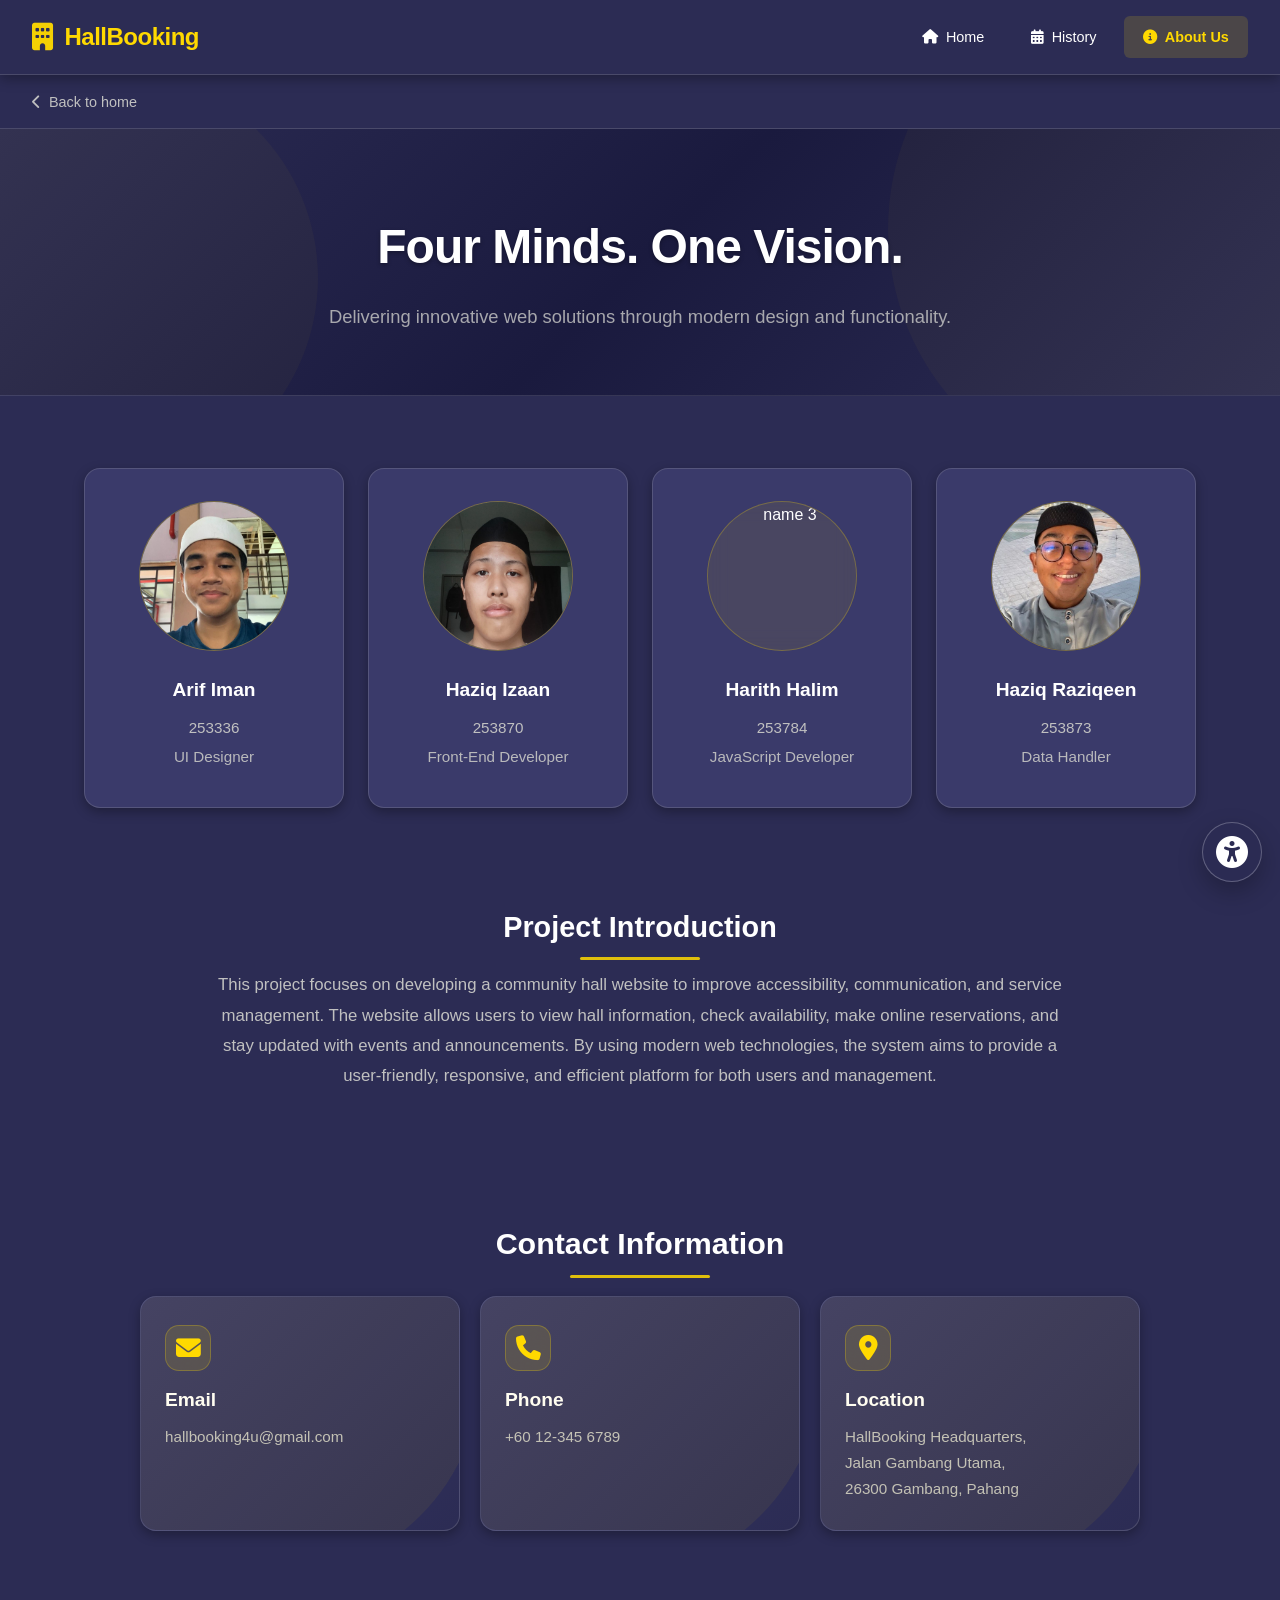
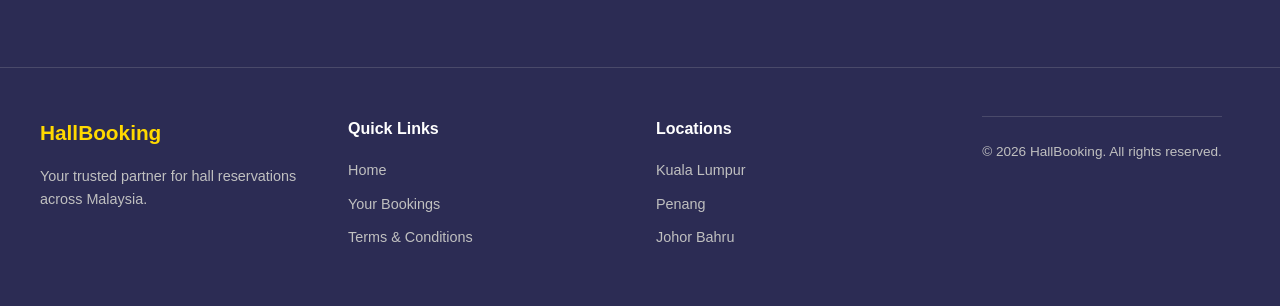
==== commit 80163b47: "no repetition" ====
--- a/hall-booking-system/about.html
+++ b/hall-booking-system/about.html
@@ -136,10 +136,7 @@
         <h2>Project Introduction</h2>
 
         <p>
-            This project was developed to provide a modern and efficient web experience
-            while focusing on functionality, responsive design, and user accessibility.
-            The platform reflects collaboration, creativity, and technical implementation
-            throughout the development process.
+            This project focuses on developing a community hall website to improve accessibility, communication, and service management. The website allows users to view hall information, check availability, make online reservations, and stay updated with events and announcements. By using modern web technologies, the system aims to provide a user-friendly, responsive, and efficient platform for both users and management.
         </p>
 
 </section>
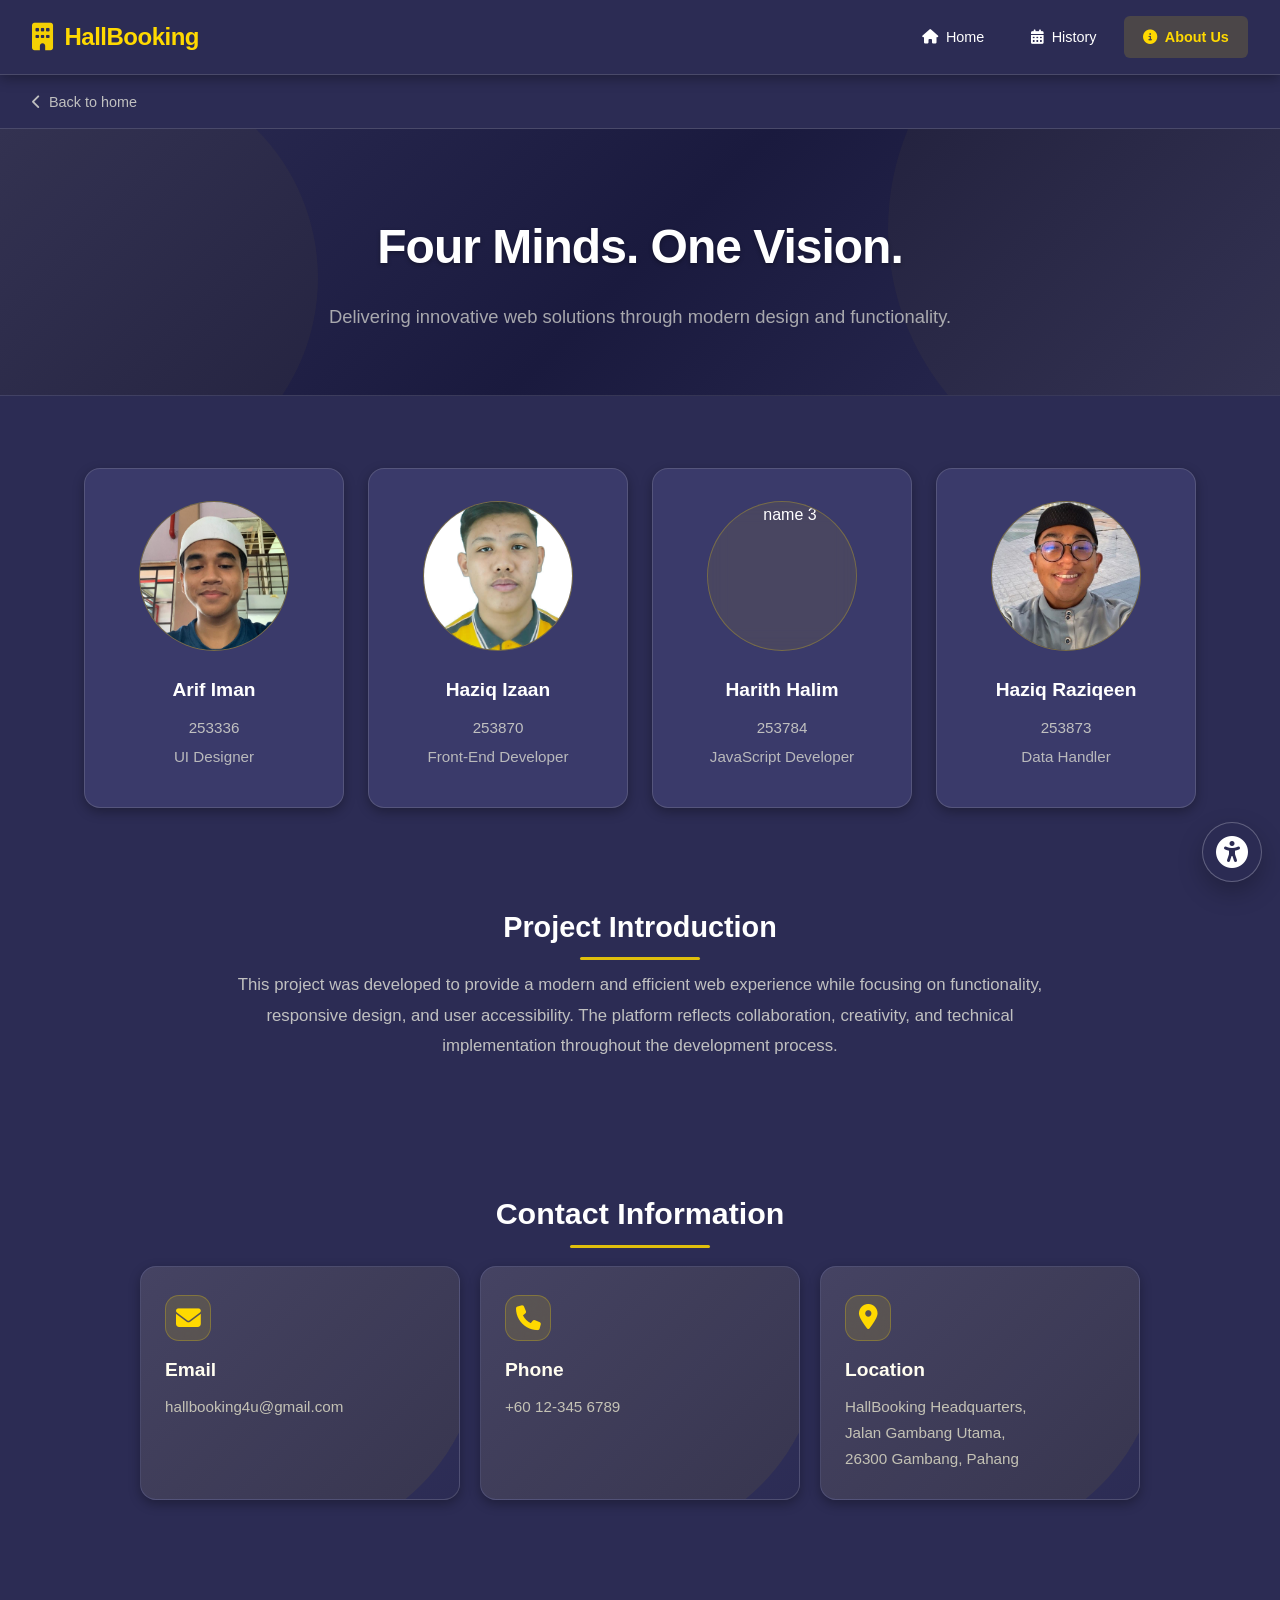
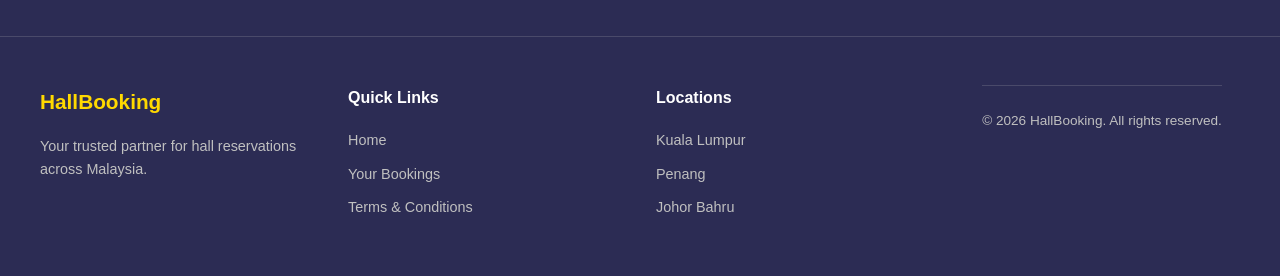
==== commit 4c45ea94: "faq" ====
--- a/hall-booking-system/about.html
+++ b/hall-booking-system/about.html
@@ -41,7 +41,6 @@
 
     <section class="hero">
 
-
         <h1>Four Minds. One Vision.</h1>
 
         <p>
@@ -136,7 +135,10 @@
         <h2>Project Introduction</h2>
 
         <p>
-            This project focuses on developing a community hall website to improve accessibility, communication, and service management. The website allows users to view hall information, check availability, make online reservations, and stay updated with events and announcements. By using modern web technologies, the system aims to provide a user-friendly, responsive, and efficient platform for both users and management.
+            This project was developed to provide a modern and efficient web experience
+            while focusing on functionality, responsive design, and user accessibility.
+            The platform reflects collaboration, creativity, and technical implementation
+            throughout the development process.
         </p>
 
 </section>
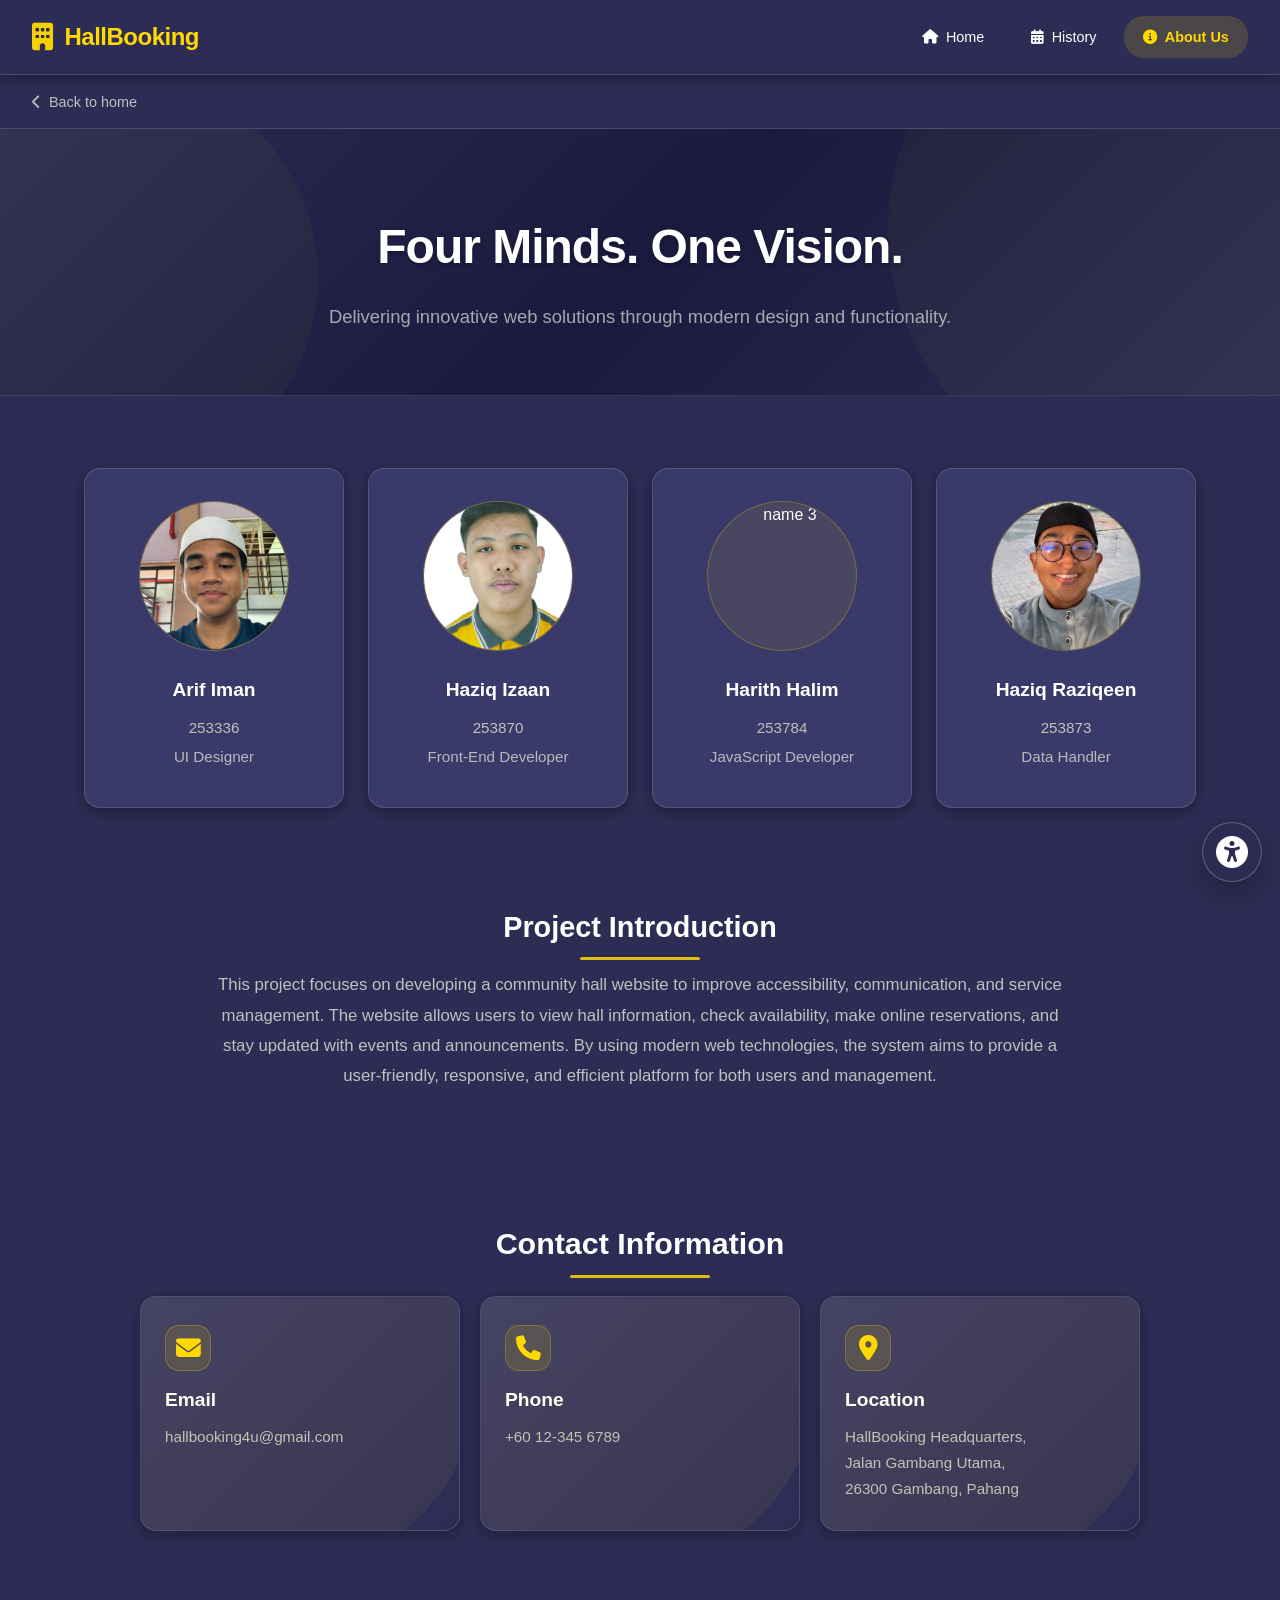
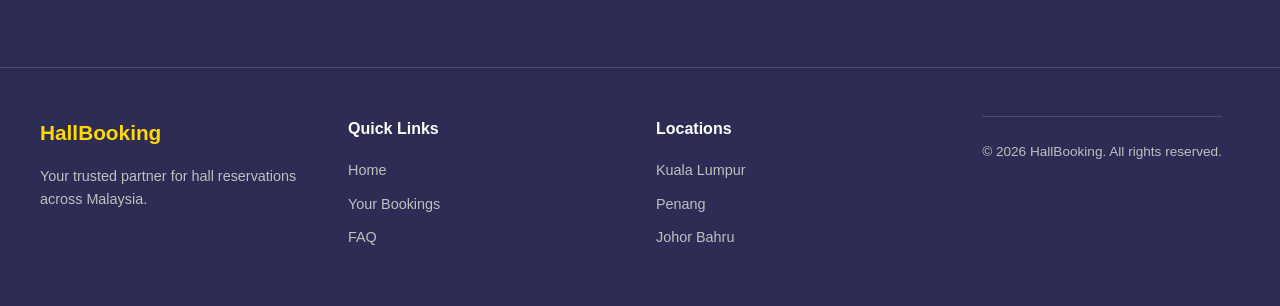
==== commit 29cc84ef: "faq" ====
--- a/hall-booking-system/about.html
+++ b/hall-booking-system/about.html
@@ -41,6 +41,7 @@
 
     <section class="hero">
 
+
         <h1>Four Minds. One Vision.</h1>
 
         <p>
@@ -135,10 +136,7 @@
         <h2>Project Introduction</h2>
 
         <p>
-            This project was developed to provide a modern and efficient web experience
-            while focusing on functionality, responsive design, and user accessibility.
-            The platform reflects collaboration, creativity, and technical implementation
-            throughout the development process.
+            This project focuses on developing a community hall website to improve accessibility, communication, and service management. The website allows users to view hall information, check availability, make online reservations, and stay updated with events and announcements. By using modern web technologies, the system aims to provide a user-friendly, responsive, and efficient platform for both users and management.
         </p>
 
 </section>
@@ -188,7 +186,7 @@
                 <ul>
                     <li><a href="homepage.html">Home</a></li>
                     <li><a href="history.html">Your Bookings</a></li>
-                    <li><a href="#">Terms &amp; Conditions</a></li>
+                    <li><a href="faq.html">FAQ</a></li>
                 </ul>
             </div>
             <div class="footer-section">
--- a/hall-booking-system/about.css
+++ b/hall-booking-system/about.css
@@ -88,12 +88,12 @@
 }
 
 nav .nav-links a {
-    color: var(--text);
+    color: #ffffff;
     text-decoration: none;
     font-size: 0.9rem;
     font-weight: 500;
     padding: 0.6rem 1.2rem;
-    border-radius: var(--radius-sm);
+    border-radius: 20px;
     transition: var(--transition);
     display: flex;
     align-items: center;
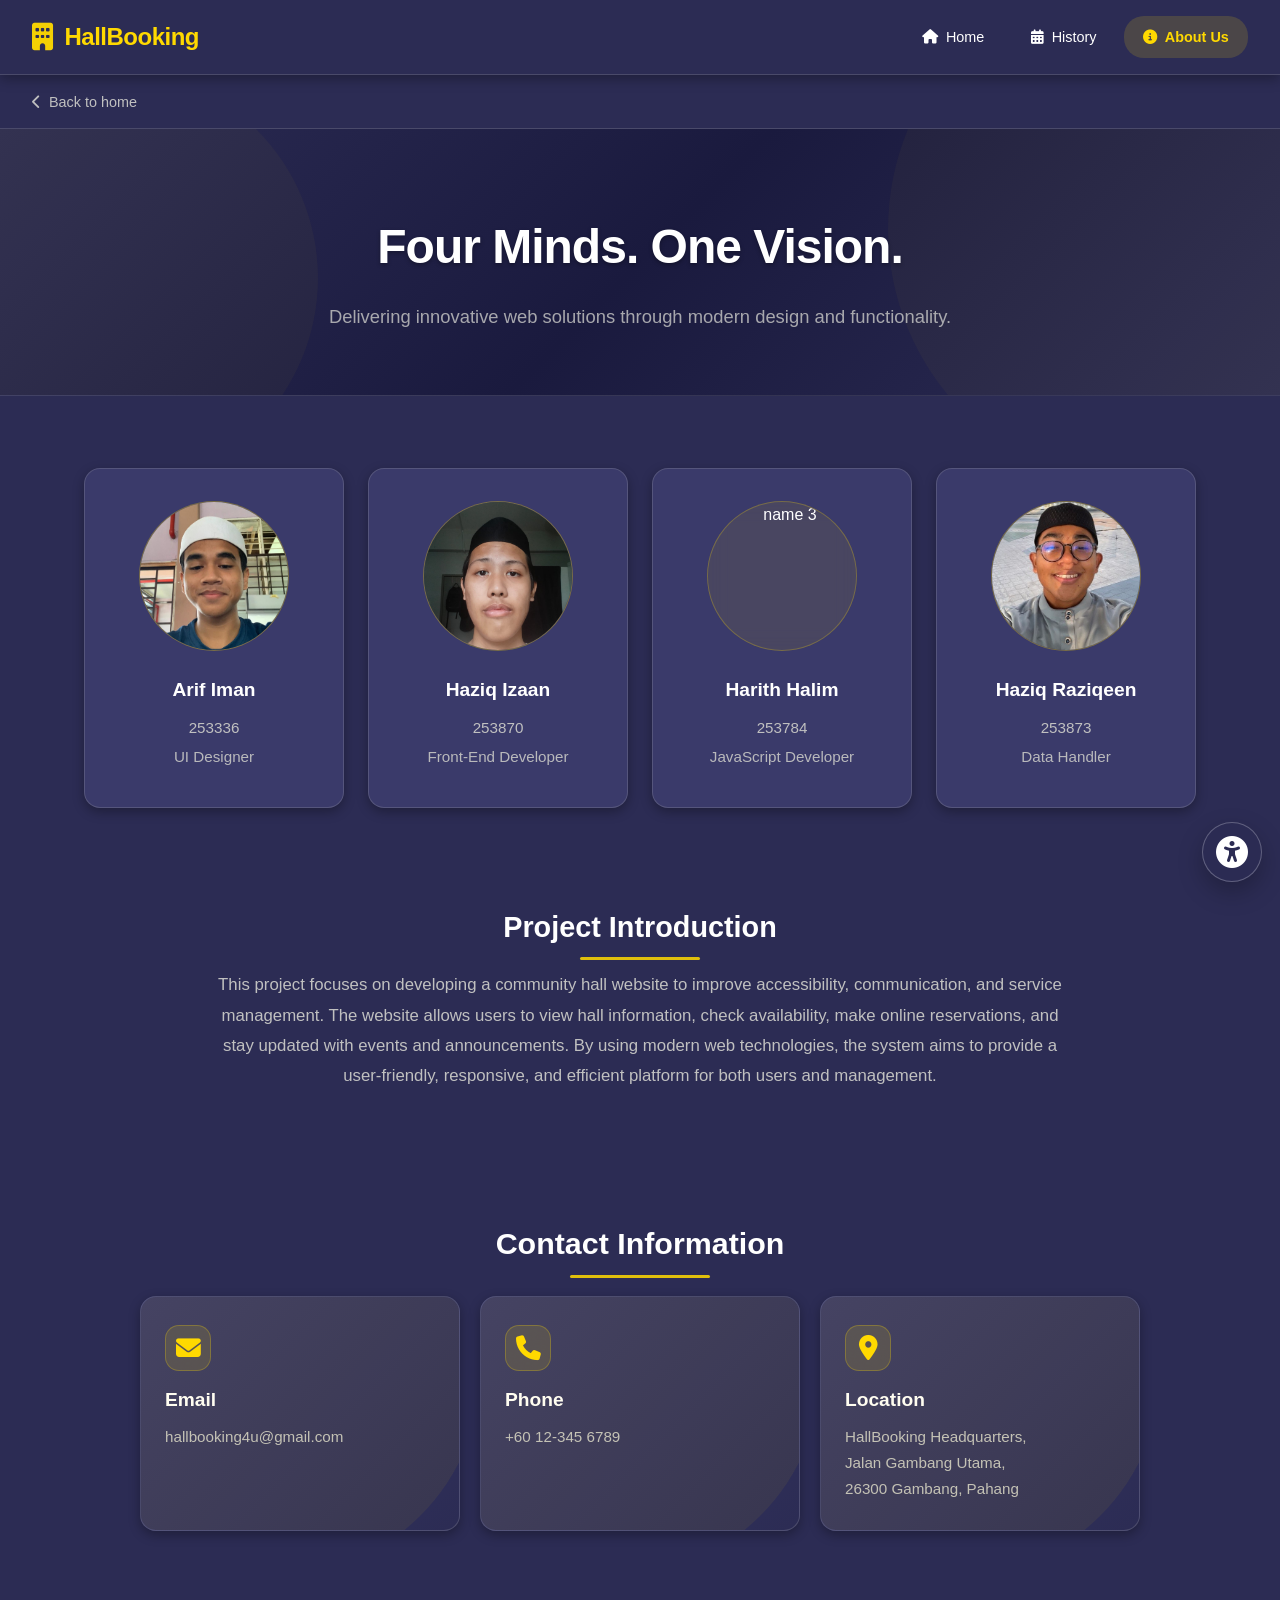
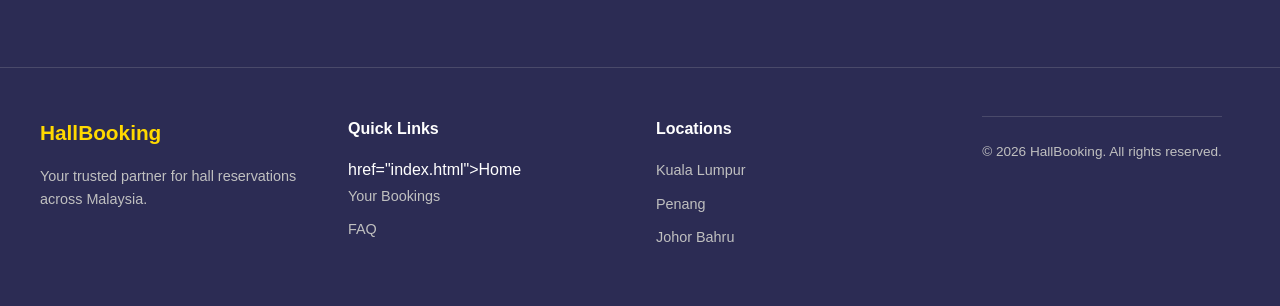
==== commit 05bfc87b: "test" ====
--- a/hall-booking-system/about.html
+++ b/hall-booking-system/about.html
@@ -20,7 +20,7 @@
                 <span>HallBooking</span>
             </div>
             <ul class="nav-links">
-                <li><a href="homepage.html"><i class="fas fa-home"></i> Home</a></li>
+<li><a href="index.html"><i class="fas fa-home"></i> Home</a></li>
                 <li><a href="history.html"><i class="fas fa-calendar-alt"></i> History</a></li>
                 <li><a href="#" class="active"><i class="fas fa-info-circle"></i> About Us</a></li>
             </ul>
@@ -31,7 +31,7 @@
     <!-- Back to home (breadcrumb-style button) -->
     <div class="back-to-home-bar">
         <div class="back-to-home-container">
-            <a class="back-to-home-link" href="homepage.html">
+<a class="back-to-home-link" href="index.html">
                 <i class="fas fa-chevron-left"></i> Back to home
             </a>
         </div>
@@ -184,7 +184,7 @@
             <div class="footer-section">
                 <h4>Quick Links</h4>
                 <ul>
-                    <li><a href="homepage.html">Home</a></li>
+href="index.html">Home</a>
                     <li><a href="history.html">Your Bookings</a></li>
                     <li><a href="faq.html">FAQ</a></li>
                 </ul>
@@ -192,9 +192,9 @@
             <div class="footer-section">
                 <h4>Locations</h4>
                 <ul>
-                    <li><a href="homepage.html?location=kl" onclick="event.preventDefault(); window.location.href='homepage.html?location=kl'">Kuala Lumpur</a></li>
-                    <li><a href="homepage.html?location=penang" onclick="event.preventDefault(); window.location.href='homepage.html?location=penang'">Penang</a></li>
-                    <li><a href="homepage.html?location=johor" onclick="event.preventDefault(); window.location.href='homepage.html?location=johor'">Johor Bahru</a></li>
+<li><a href="index.html?location=kl" onclick="event.preventDefault(); window.location.href='index.html?location=kl'">Kuala Lumpur</a></li>
+<li><a href="index.html?location=penang" onclick="event.preventDefault(); window.location.href='index.html?location=penang'">Penang</a></li>
+<li><a href="index.html?location=johor" onclick="event.preventDefault(); window.location.href='index.html?location=johor'">Johor Bahru</a></li>
                 </ul>
             </div>
             <div class="footer-bottom">
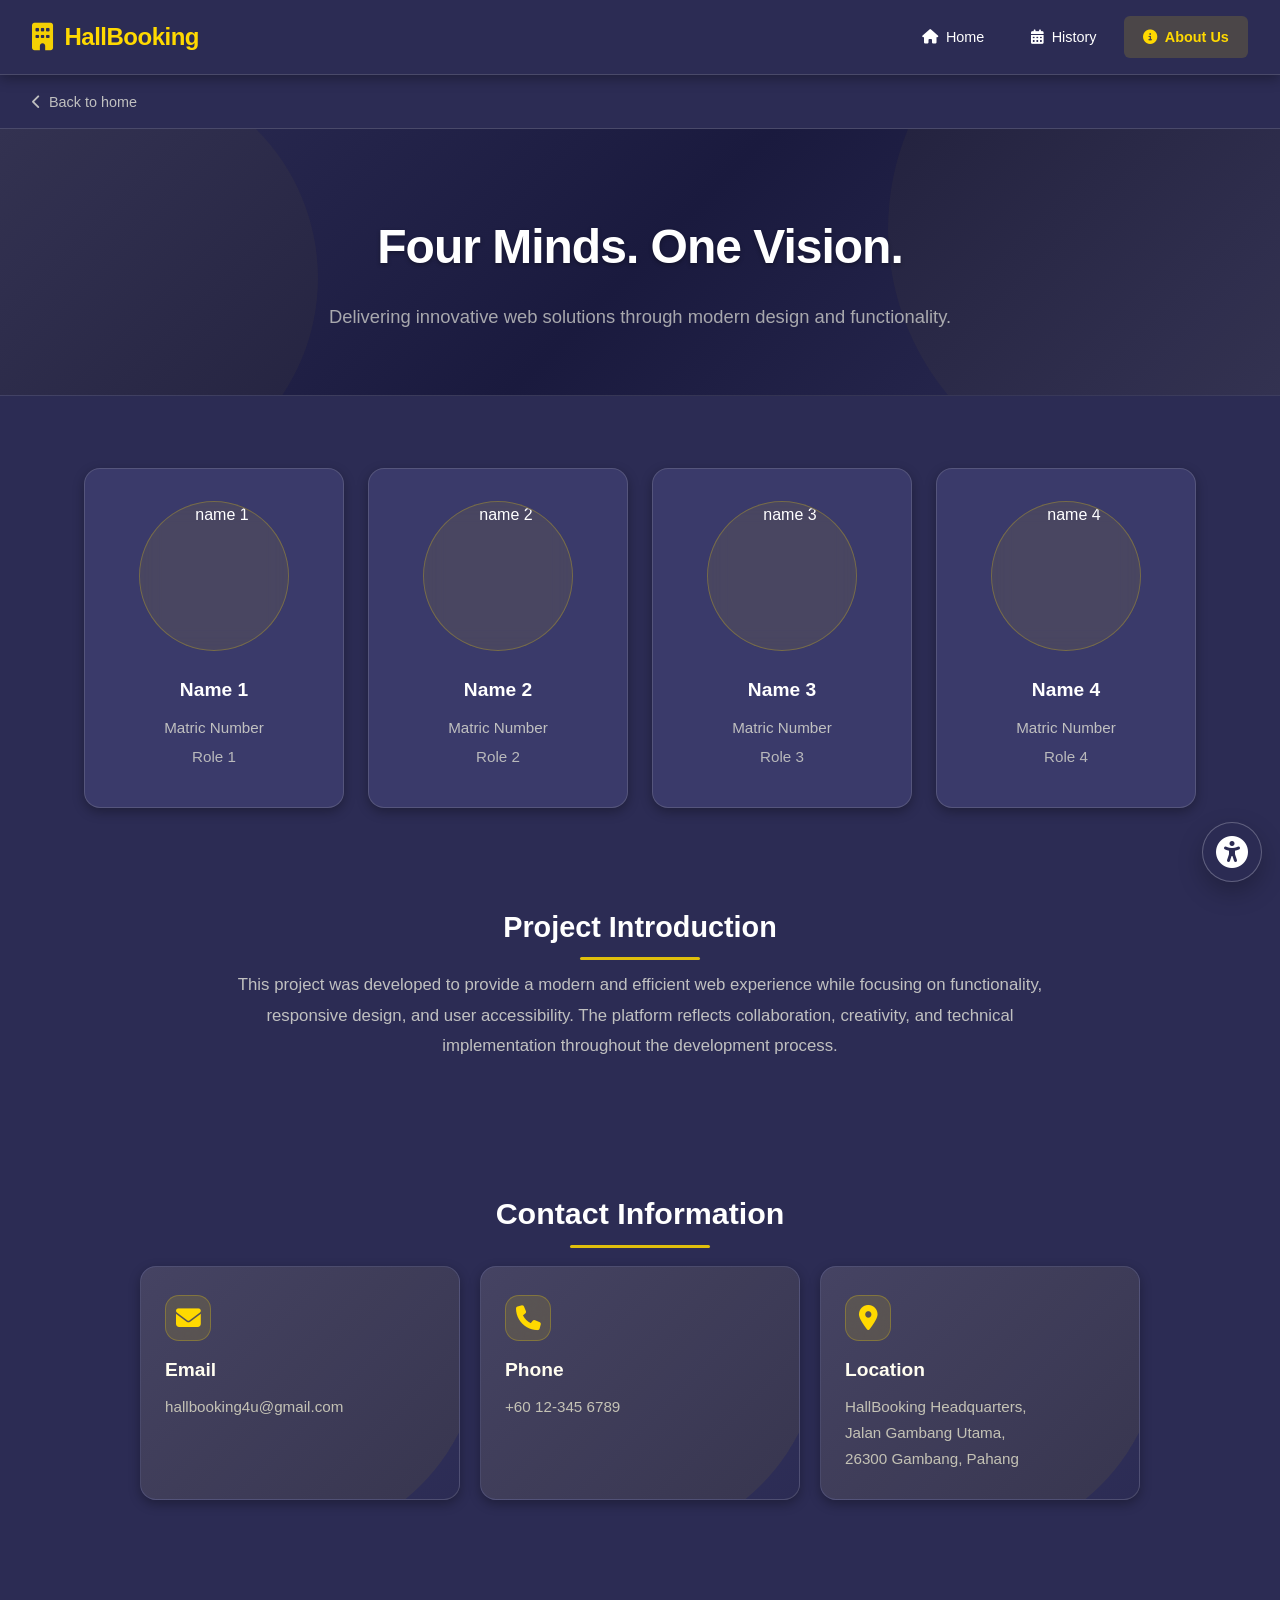
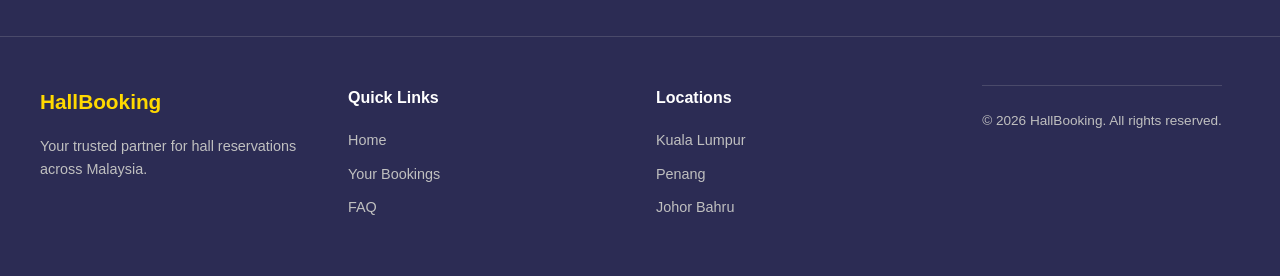
==== commit bf363c90: "fix" ====
--- a/hall-booking-system/about.html
+++ b/hall-booking-system/about.html
@@ -9,8 +9,6 @@
 </head>
 <body>
 
-    <!-- Navigation -->
-
     <nav class="navbar">
 
         <div class="nav-container">
@@ -20,24 +18,20 @@
                 <span>HallBooking</span>
             </div>
             <ul class="nav-links">
-<li><a href="index.html"><i class="fas fa-home"></i> Home</a></li>
+                <li><a href="homepage.html"><i class="fas fa-home"></i> Home</a></li>
                 <li><a href="history.html"><i class="fas fa-calendar-alt"></i> History</a></li>
                 <li><a href="#" class="active"><i class="fas fa-info-circle"></i> About Us</a></li>
             </ul>
         </div>
     </nav>
 
-
-    <!-- Back to home (breadcrumb-style button) -->
     <div class="back-to-home-bar">
         <div class="back-to-home-container">
-<a class="back-to-home-link" href="index.html">
+            <a class="back-to-home-link" href="homepage.html">
                 <i class="fas fa-chevron-left"></i> Back to home
             </a>
         </div>
     </div>
-
-    <!-- Hero Section -->
 
     <section class="hero">
 
@@ -50,77 +44,63 @@
 
     </section>
 
-
-    <!-- Team Members -->
-
     <section class="team-section">
 
         <div class="team-container">
 
-            <!-- Member 1 -->
+            <div class="member-card">
+
+                <div class="image-placeholder">
+                    <img src="https://images.mubicdn.net/images/cast_member/674307/cache-407087-1548251452/image-w856.jpg" alt="name 1">
+                </div>
+
+                <h3>Name 1</h3>
+
+                <p>Matric Number</p>
+
+                <p>Role 1</p>
+
+            </div>
 
             <div class="member-card">
 
                 <div class="image-placeholder">
-                    <img src="picture/Repman.jpeg" alt="name 1">
+                    <img src="https://www.kosmo.com.my/wp-content/uploads/2022/02/WhatsApp-Image-2022-02-17-at-9.19.43-AM-e1645076414994.jpeg" alt="name 2">
                 </div>
 
-                <h3>Arif Iman</h3>
+                <h3>Name 2</h3>
 
-                <p>253336</p>
+                <p>Matric Number</p>
 
-                <p>UI Designer</p>
+                <p>Role 2</p>
 
             </div>
-
-
-            <!-- Member 2 -->
 
             <div class="member-card">
 
                 <div class="image-placeholder">
-                    <img src="picture/HaziqIza.jpeg" alt="name 2">
+                    <img src="https://assets.bharian.com.my/images/articles/ROSYAM_NOR___ASTRO_1555988419.jpg" alt="name 3">
                 </div>
 
-                <h3>Haziq Izaan</h3>
+                <h3>Name 3</h3>
 
-                <p>253870</p>
+                <p>Matric Number</p>
 
-                <p>Front-End Developer</p>
+                <p>Role 3</p>
 
             </div>
-
-
-            <!-- Member 3 -->
 
             <div class="member-card">
 
                 <div class="image-placeholder">
-                    <img src="picture/Harith.jpg" alt="name 3">
+                    <img src="https://apicms.mstar.com.my/uploads/images/2025/09/26/3541434.png" alt="name 4">
                 </div>
 
-                <h3>Harith Halim</h3>
+                <h3>Name 4</h3>
 
-                <p>253784</p>
+                <p>Matric Number</p>
 
-                <p>JavaScript Developer</p>
-
-            </div>
-
-
-            <!-- Member 4 -->
-
-            <div class="member-card">
-
-                <div class="image-placeholder">
-                    <img src="picture/HaziqRaz.jpg" alt="name 4">
-                </div>
-
-                <h3>Haziq Raziqeen</h3>
-
-                <p>253873</p>
-
-                <p>Data Handler</p>
+                <p>Role 4</p>
 
             </div>
 
@@ -128,15 +108,15 @@
 
     </section>
 
-
-    <!-- Project Introduction -->
-
     <section class="project-intro">
 
         <h2>Project Introduction</h2>
 
         <p>
-            This project focuses on developing a community hall website to improve accessibility, communication, and service management. The website allows users to view hall information, check availability, make online reservations, and stay updated with events and announcements. By using modern web technologies, the system aims to provide a user-friendly, responsive, and efficient platform for both users and management.
+            This project was developed to provide a modern and efficient web experience
+            while focusing on functionality, responsive design, and user accessibility.
+            The platform reflects collaboration, creativity, and technical implementation
+            throughout the development process.
         </p>
 
 </section>
@@ -173,8 +153,6 @@
     </div>
 
 </section>
-
-    <!-- Footer -->
     <footer class="footer">
         <div class="footer-content">
             <div class="footer-section">
@@ -184,7 +162,7 @@
             <div class="footer-section">
                 <h4>Quick Links</h4>
                 <ul>
-href="index.html">Home</a>
+                    <li><a href="homepage.html">Home</a></li>
                     <li><a href="history.html">Your Bookings</a></li>
                     <li><a href="faq.html">FAQ</a></li>
                 </ul>
@@ -192,16 +170,15 @@
             <div class="footer-section">
                 <h4>Locations</h4>
                 <ul>
-<li><a href="index.html?location=kl" onclick="event.preventDefault(); window.location.href='index.html?location=kl'">Kuala Lumpur</a></li>
-<li><a href="index.html?location=penang" onclick="event.preventDefault(); window.location.href='index.html?location=penang'">Penang</a></li>
-<li><a href="index.html?location=johor" onclick="event.preventDefault(); window.location.href='index.html?location=johor'">Johor Bahru</a></li>
+                    <li><a href="homepage.html?location=kl" onclick="event.preventDefault(); window.location.href='homepage.html?location=kl'">Kuala Lumpur</a></li>
+                    <li><a href="homepage.html?location=penang" onclick="event.preventDefault(); window.location.href='homepage.html?location=penang'">Penang</a></li>
+                    <li><a href="homepage.html?location=johor" onclick="event.preventDefault(); window.location.href='homepage.html?location=johor'">Johor Bahru</a></li>
                 </ul>
             </div>
             <div class="footer-bottom">
                 <p>&copy; 2026 HallBooking. All rights reserved.</p>
             </div>
         </div>
-
-    <script src="accessibility.js"></script>
+        <script src="accessibility.js"></script>
 </body>
 </html>
--- a/hall-booking-system/about.css
+++ b/hall-booking-system/about.css
@@ -1,9 +1,3 @@
-/* ============================================
-   ABOUT PAGE - Match homepage/history styling
-   (structure in about.html kept: nav, hero, team members, introduction)
-   ============================================ */
-
-/* CSS Variables (same palette as other pages) */
 :root {
     --primary: #FFD900;
     --primary-light: #BFA600;
@@ -28,7 +22,6 @@
     --transition: all 0.3s cubic-bezier(0.4, 0, 0.2, 1);
 }
 
-/* Base */
 * {
     margin: 0;
     padding: 0;
@@ -44,9 +37,6 @@
     -webkit-font-smoothing: antialiased;
 }
 
-/* ============================================
-   NAVBAR (about.html uses <nav>, <a>, .active)
-   ============================================ */
 nav.navbar {
     background: #2C2C54;
     padding: 0;
@@ -88,12 +78,12 @@
 }
 
 nav .nav-links a {
-    color: #ffffff;
+    color: var(--text);
     text-decoration: none;
     font-size: 0.9rem;
     font-weight: 500;
     padding: 0.6rem 1.2rem;
-    border-radius: 20px;
+    border-radius: var(--radius-sm);
     transition: var(--transition);
     display: flex;
     align-items: center;
@@ -113,10 +103,6 @@
     font-weight: 600;
 }
 
-/* ============================================
-   HERO SECTION
-   (about.html uses: section.hero -> h1 + p)
-   ============================================ */
 .hero {
     position: relative;
     padding: 5rem 2rem 4rem;
@@ -170,10 +156,6 @@
     font-weight: 300;
 }
 
-/* ============================================
-   TEAM MEMBERS
-   (about.html uses: section.team-section -> .team-container -> .member-card)
-   ============================================ */
 .team-section {
     padding: 4.5rem 2rem 2.5rem;
 }
@@ -231,22 +213,20 @@
     display: flex;
     align-items: center;
     justify-content: center;
-    overflow: hidden; /* prevents the image from covering the whole card */
+    overflow: hidden; 
 }
 
 .image-placeholder img {
     width: 100%;
     height: 100%;
-    object-fit: cover; /* fit image into circular space */
+    object-fit: cover; 
     display: block;
 }
 
-/* Hide the dashed placeholder ring when an image is present */
 .image-placeholder:has(img)::after {
     display: none;
 }
 
-/* Keep placeholders neutral if no image is provided */
 .image-placeholder::after {
     content: ' ';
     width: 70px;
@@ -269,15 +249,10 @@
     margin-bottom: 0.35rem;
 }
 
-/* Add subtle distinction between the two lines */
 .member-card p:nth-of-type(2) {
     color: rgba(192,192,192,0.95);
 }
 
-/* ============================================
-   PROJECT INTRODUCTION
-   (about.html uses: section.project-intro -> h2 + p)
-   ============================================ */
 .project-intro {
     padding: 3.5rem 2rem 4.5rem;
     text-align: center;
@@ -312,9 +287,6 @@
     font-weight: 400;
 }
 
-/* ============================================
-   BACK TO HOME (Breadcrumb-style button)
-   ============================================ */
 .back-to-home-bar {
     background: #2C2C54;
     border-bottom: 1px solid rgba(192,192,192,0.2);
@@ -342,10 +314,6 @@
     transform: translateX(-3px);
 }
 
-/* ============================================
-   CONTACT INFORMATION SECTION
-   (about.html uses: .contact-section, .contact-container, .contact-card)
-   ============================================ */
 .contact-section {
     padding: 3.5rem 2rem 4.5rem;
 }
@@ -443,9 +411,6 @@
     line-height: 1.7;
 }
 
-/* ============================================
-   FOOTER (homepage-like)
-   ============================================ */
 .footer {
     background: #2C2C54;
     color: #ffffff;
@@ -511,9 +476,6 @@
     font-size: 0.85rem;
 }
 
-/* ============================================
-   Responsive
-   ============================================ */
 @media (max-width: 768px) {
     .nav-container {
         padding: 1rem 1.25rem;
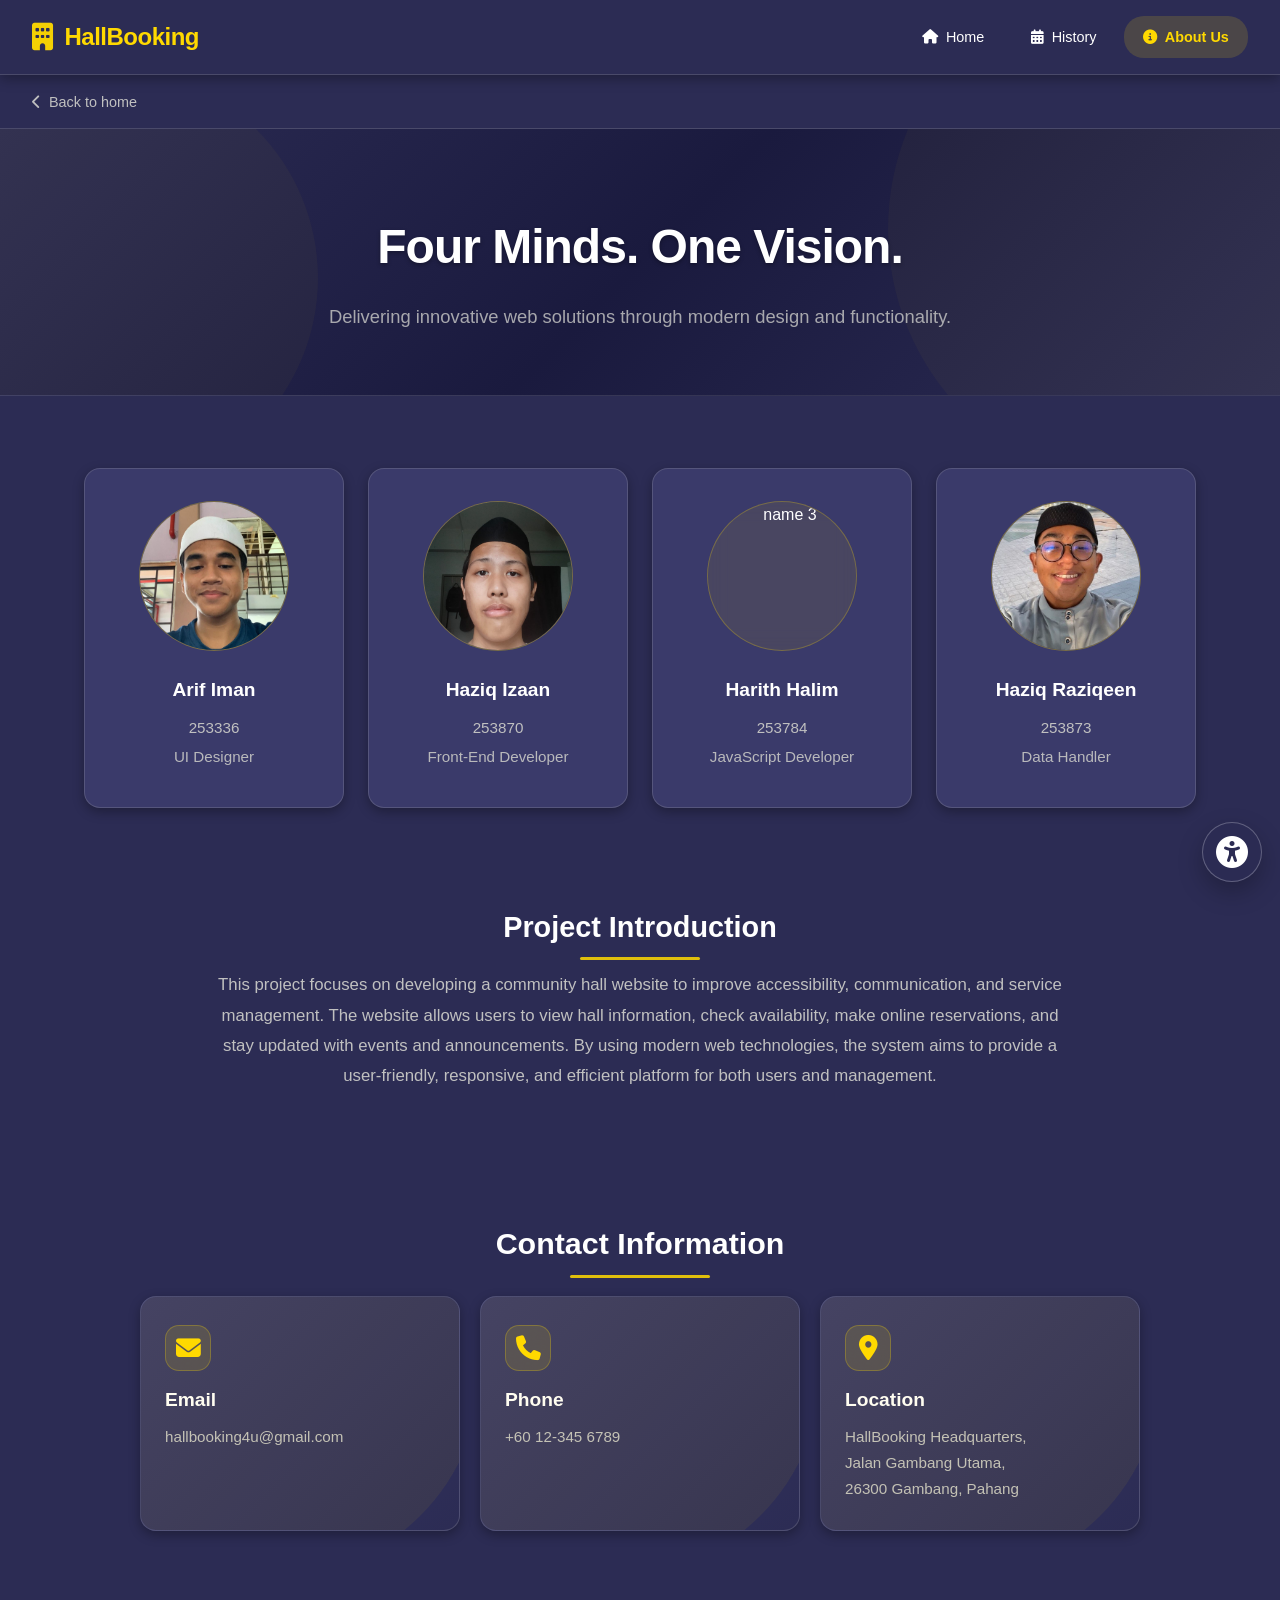
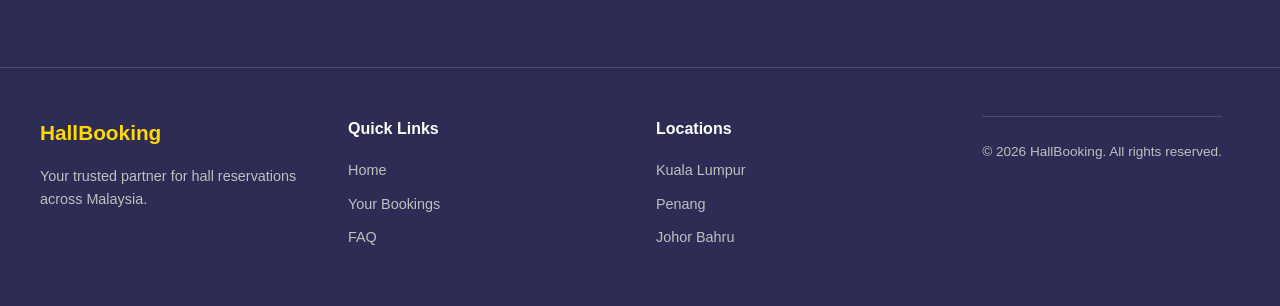
==== commit e7161cc3: "Merge branch 'main' into API-feature" ====
--- a/hall-booking-system/about.html
+++ b/hall-booking-system/about.html
@@ -51,56 +51,56 @@
             <div class="member-card">
 
                 <div class="image-placeholder">
-                    <img src="https://images.mubicdn.net/images/cast_member/674307/cache-407087-1548251452/image-w856.jpg" alt="name 1">
+                    <img src="picture/Repman.jpeg" alt="name 1">
                 </div>
 
-                <h3>Name 1</h3>
+                <h3>Arif Iman</h3>
 
-                <p>Matric Number</p>
+                <p>253336</p>
 
-                <p>Role 1</p>
+                <p>UI Designer</p>
 
             </div>
 
             <div class="member-card">
 
                 <div class="image-placeholder">
-                    <img src="https://www.kosmo.com.my/wp-content/uploads/2022/02/WhatsApp-Image-2022-02-17-at-9.19.43-AM-e1645076414994.jpeg" alt="name 2">
+                    <img src="picture/HaziqIza.jpeg" alt="name 2">
                 </div>
 
-                <h3>Name 2</h3>
+                <h3>Haziq Izaan</h3>
 
-                <p>Matric Number</p>
+                <p>253870</p>
 
-                <p>Role 2</p>
+                <p>Front-End Developer</p>
 
             </div>
 
             <div class="member-card">
 
                 <div class="image-placeholder">
-                    <img src="https://assets.bharian.com.my/images/articles/ROSYAM_NOR___ASTRO_1555988419.jpg" alt="name 3">
+                    <img src="picture/Harith.jpg" alt="name 3">
                 </div>
 
-                <h3>Name 3</h3>
+                <h3>Harith Halim</h3>
 
-                <p>Matric Number</p>
+                <p>253784</p>
 
-                <p>Role 3</p>
+                <p>JavaScript Developer</p>
 
             </div>
 
             <div class="member-card">
 
                 <div class="image-placeholder">
-                    <img src="https://apicms.mstar.com.my/uploads/images/2025/09/26/3541434.png" alt="name 4">
+                    <img src="picture/HaziqRaz.jpg" alt="name 4">
                 </div>
 
-                <h3>Name 4</h3>
+                <h3>Haziq Raziqeen</h3>
 
-                <p>Matric Number</p>
+                <p>253873</p>
 
-                <p>Role 4</p>
+                <p>Data Handler</p>
 
             </div>
 
@@ -113,10 +113,7 @@
         <h2>Project Introduction</h2>
 
         <p>
-            This project was developed to provide a modern and efficient web experience
-            while focusing on functionality, responsive design, and user accessibility.
-            The platform reflects collaboration, creativity, and technical implementation
-            throughout the development process.
+            This project focuses on developing a community hall website to improve accessibility, communication, and service management. The website allows users to view hall information, check availability, make online reservations, and stay updated with events and announcements. By using modern web technologies, the system aims to provide a user-friendly, responsive, and efficient platform for both users and management.
         </p>
 
 </section>
--- a/hall-booking-system/about.css
+++ b/hall-booking-system/about.css
@@ -78,12 +78,12 @@
 }
 
 nav .nav-links a {
-    color: var(--text);
+    color: #ffffff;
     text-decoration: none;
     font-size: 0.9rem;
     font-weight: 500;
     padding: 0.6rem 1.2rem;
-    border-radius: var(--radius-sm);
+    border-radius: 20px;
     transition: var(--transition);
     display: flex;
     align-items: center;
